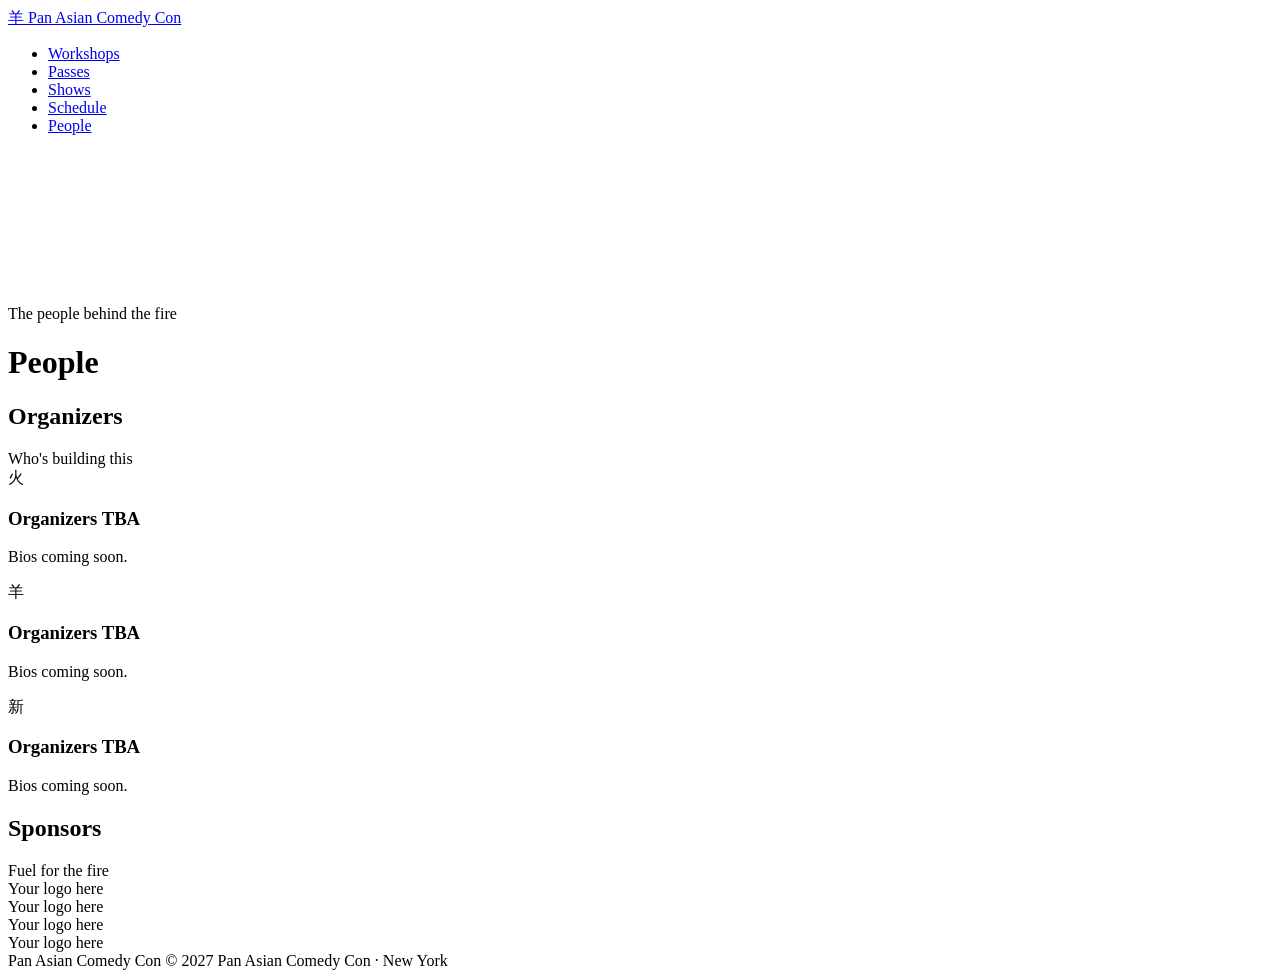
==== people.html @ 06808cff "Add files via upload" ====
<!DOCTYPE html>
<html lang="en">
<head>
<meta charset="UTF-8">
<meta name="viewport" content="width=device-width, initial-scale=1.0">
<title>People — Pan Asian Comedy Con</title>
<link rel="preconnect" href="https://fonts.googleapis.com">
<link rel="preconnect" href="https://fonts.gstatic.com" crossorigin>
<link href="https://fonts.googleapis.com/css2?family=Rajdhani:wght@500;600;700&family=Instrument+Sans:wght@400;500;600&display=swap" rel="stylesheet">
<link rel="stylesheet" href="assets/style.css">
</head>
<body>
<nav class="nav" aria-label="Main">
  <a class="brand" href="index.html">
    <span class="brand-mark" aria-hidden="true">羊</span>
    <span class="brand-name">Pan Asian Comedy Con</span>
  </a>
  <ul class="nav-links">
    <li><a href="index.html#workshops">Workshops</a></li>
    <li><a href="index.html#passes">Passes</a></li>
    <li><a href="index.html#shows">Shows</a></li>
    <li><a href="schedule.html">Schedule</a></li>
    <li><a href="people.html">People</a></li>
  </ul>
</nav>

<header class="page-hero" id="top">
  <canvas id="scales" data-static aria-hidden="true"></canvas>
  <div class="hero-inner">
    <span class="eyebrow">The people behind the fire</span>
    <h1>People</h1>
  </div>
</header>

<section class="section" id="organizers">
  <div class="section-head">
    <h2>Organizers</h2>
    <span class="kicker">Who's building this</span>
  </div>
  <div class="grid" id="organizers-grid">
    <article class="card person">
      <div class="card-img t-work-1"><span class="glyph">火</span></div>
      <div class="card-body">
        <h3>Organizers TBA</h3>
        <p>Bios coming soon.</p>
      </div>
    </article>
    <article class="card person">
      <div class="card-img t-work-2"><span class="glyph">羊</span></div>
      <div class="card-body">
        <h3>Organizers TBA</h3>
        <p>Bios coming soon.</p>
      </div>
    </article>
    <article class="card person">
      <div class="card-img t-work-3"><span class="glyph">新</span></div>
      <div class="card-body">
        <h3>Organizers TBA</h3>
        <p>Bios coming soon.</p>
      </div>
    </article>
  </div>
</section>

<section class="section" id="sponsors">
  <div class="section-head">
    <h2>Sponsors</h2>
    <span class="kicker">Fuel for the fire</span>
  </div>
  <div class="sponsors" id="sponsors-grid">
    <div class="sponsor"><span>Your logo here</span></div>
    <div class="sponsor"><span>Your logo here</span></div>
    <div class="sponsor"><span>Your logo here</span></div>
    <div class="sponsor"><span>Your logo here</span></div>
  </div>
</section>

<footer>
  <span class="mark">Pan Asian Comedy Con</span>
  <span>© 2027 Pan Asian Comedy Con · New York</span>
</footer>

<script src="assets/fire.js"></script>
<script src="assets/sheet.js"></script>
</body>
</html>
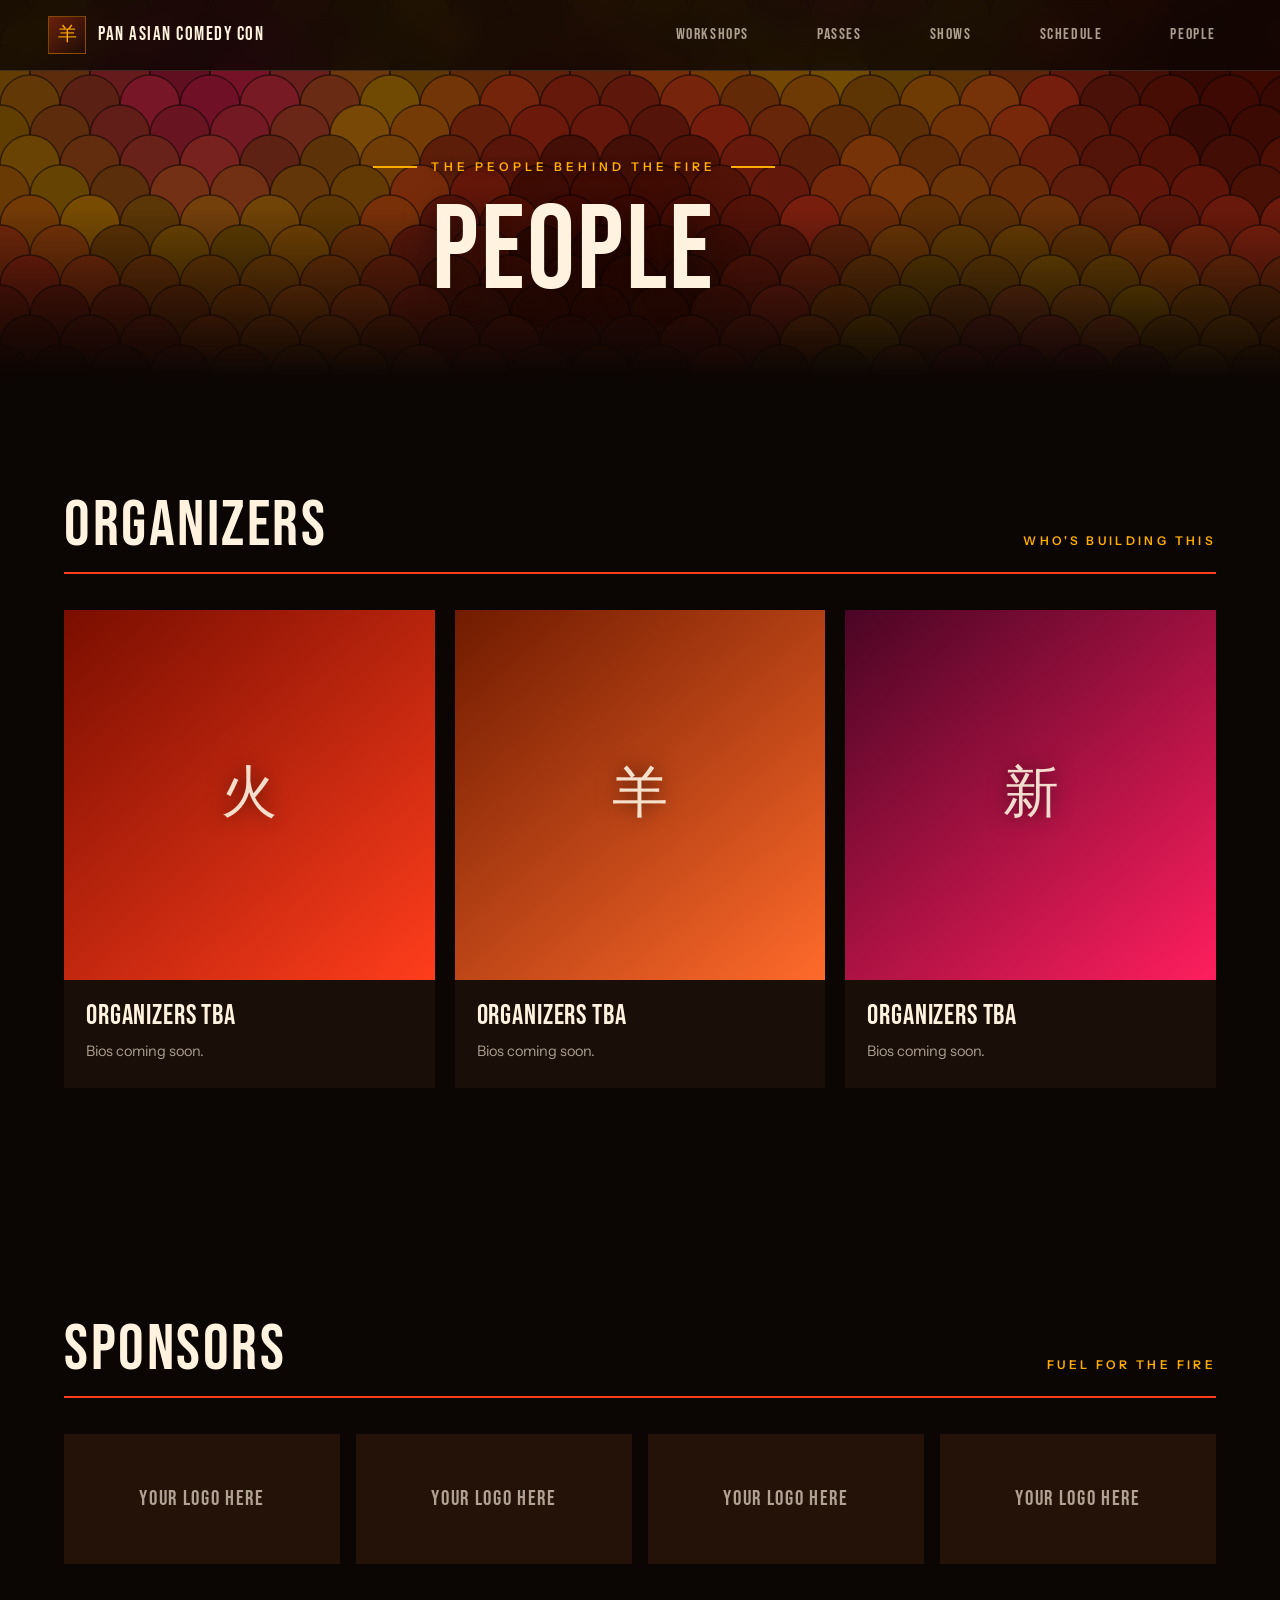
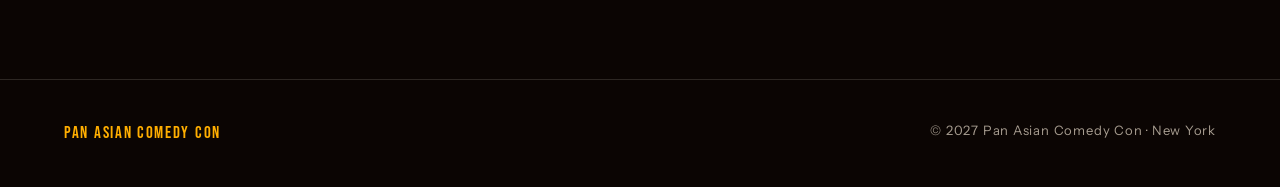
==== commit e2beabec: "Add files via upload" ====
--- a/people.html
+++ b/people.html
@@ -6,7 +6,7 @@
 <title>People — Pan Asian Comedy Con</title>
 <link rel="preconnect" href="https://fonts.googleapis.com">
 <link rel="preconnect" href="https://fonts.gstatic.com" crossorigin>
-<link href="https://fonts.googleapis.com/css2?family=Rajdhani:wght@500;600;700&family=Instrument+Sans:wght@400;500;600&display=swap" rel="stylesheet">
+<link href="https://fonts.googleapis.com/css2?family=Bebas+Neue&family=Instrument+Sans:wght@400;500;600&display=swap" rel="stylesheet">
 <link rel="stylesheet" href="assets/style.css">
 </head>
 <body>
--- a/assets/style.css
+++ b/assets/style.css
@@ -0,0 +1,412 @@
+:root{
+  --ink:#0B0503;
+  --char:#1A0E08;
+  --char-2:#241209;
+  --paper:#FFF3E0;
+  --paper-dim:rgba(255,243,224,.64);
+  --ember:#FF3D1C;
+  --molten:#FFAE00;
+  --magma:#FF1E5E;
+  --deep:#7A0E00;
+  --line:rgba(255,174,0,.35);
+  --line-soft:rgba(255,243,224,.14);
+  --display:"Bebas Neue",sans-serif;
+  --body:"Instrument Sans",system-ui,sans-serif;
+}
+*{margin:0;padding:0;box-sizing:border-box}
+html{scroll-behavior:smooth;scroll-padding-top:80px}
+body{
+  background:var(--ink);
+  color:var(--paper);
+  font-family:var(--body);
+  font-size:16px;line-height:1.6;
+  -webkit-font-smoothing:antialiased;
+}
+a{color:inherit}
+:focus-visible{outline:2px solid var(--molten);outline-offset:3px}
+
+/* ---------- Nav ---------- */
+.nav{
+  position:fixed;inset:0 0 auto 0;z-index:50;
+  display:flex;align-items:center;justify-content:space-between;
+  padding:14px clamp(20px,4vw,48px);
+  background:rgba(11,5,3,.8);
+  backdrop-filter:blur(12px);
+  -webkit-backdrop-filter:blur(12px);
+  border-bottom:1px solid var(--line-soft);
+}
+.brand{display:flex;align-items:center;gap:12px;text-decoration:none}
+.brand-mark{
+  width:38px;height:38px;flex:none;
+  border:1px solid var(--line);
+  display:grid;place-items:center;
+  font-family:var(--display);font-size:19px;color:var(--molten);
+  background:linear-gradient(135deg,rgba(255,61,28,.35),transparent);
+}
+.brand-name{
+  font-family:var(--display);
+  font-size:19px;letter-spacing:.08em;white-space:nowrap;
+}
+.nav-links{display:flex;gap:clamp(16px,3vw,36px);list-style:none}
+.nav-links a{
+  position:relative;display:inline-block;padding:8px 16px;
+  text-decoration:none;font-family:var(--display);
+  font-size:16px;letter-spacing:.1em;color:var(--paper-dim);
+  transition:color .2s;
+}
+.nav-links a::before{
+  content:"";position:absolute;inset:-6px -10px;z-index:-1;
+  background:radial-gradient(ellipse 70% 90% at center,rgba(255,61,28,.32),rgba(255,174,0,.10) 55%,transparent 75%);
+  opacity:0;transition:opacity .35s;
+}
+.nav-links a:hover{color:var(--paper)}
+.nav-links a:hover::before{opacity:1}
+
+/* ---------- Hero ---------- */
+.hero{
+  position:relative;min-height:94vh;overflow:hidden;
+  display:flex;flex-direction:column;justify-content:center;align-items:center;
+  text-align:center;padding:110px 24px 80px;
+}
+#scales{position:absolute;inset:0;width:100%;height:100%;display:block}
+.hero::after{
+  content:"";position:absolute;inset:auto 0 0 0;height:30%;pointer-events:none;
+  background:linear-gradient(to bottom,transparent,var(--ink));
+}
+.hero-inner{position:relative;z-index:2;max-width:1100px;pointer-events:none}
+.hero-inner a{pointer-events:auto}
+.eyebrow{
+  display:inline-flex;align-items:center;gap:14px;
+  font-size:12px;letter-spacing:.34em;text-transform:uppercase;
+  color:var(--molten);font-weight:600;margin-bottom:18px;
+  text-shadow:0 1px 8px rgba(11,5,3,.8);
+}
+.eyebrow::before,.eyebrow::after{content:"";width:44px;height:2px;background:var(--molten)}
+.hero h1{
+  font-family:var(--display);font-weight:400;
+  font-size:clamp(70px,14vw,190px);
+  line-height:.92;letter-spacing:.02em;
+  text-shadow:0 4px 30px rgba(11,5,3,.65);
+}
+.hero h1 .hot{
+  background:linear-gradient(95deg,var(--ember),var(--molten) 55%,var(--magma));
+  -webkit-background-clip:text;background-clip:text;color:transparent;
+  filter:drop-shadow(0 4px 24px rgba(255,61,28,.45));
+}
+.hero p{
+  margin:22px auto 0;max-width:520px;
+  color:var(--paper);font-size:17px;font-weight:500;
+  text-shadow:0 1px 10px rgba(11,5,3,.9);
+}
+@property --flow{syntax:'<angle>';initial-value:0deg;inherits:false}
+.hero-cta{
+  position:relative;display:inline-block;margin-top:36px;padding:15px 46px;
+  background:#150A05;color:var(--paper);
+  text-decoration:none;font-family:var(--display);
+  font-size:20px;letter-spacing:.12em;
+  transition:transform .2s,color .2s;
+}
+/* the flowing fire ring */
+.hero-cta::before,.hero-cta::after{
+  content:"";position:absolute;inset:-3px;z-index:-1;
+  background:linear-gradient(120deg,var(--ember),var(--molten),var(--magma)); /* old-browser fallback */
+  background:conic-gradient(from var(--flow),
+    var(--ember),var(--molten),var(--magma),var(--ember));
+  animation:flow 3.5s linear infinite;
+}
+.hero-cta::after{filter:blur(14px);opacity:.75} /* fire haze around it */
+@keyframes flow{to{--flow:360deg}}
+.hero-cta:hover{transform:translateY(-2px);color:#FFDCA8}
+.hero-cta:hover::before,.hero-cta:hover::after{animation-duration:1.4s}
+
+/* ---------- Shared section chrome ---------- */
+.section{padding:clamp(64px,9vw,120px) clamp(20px,5vw,64px);max-width:1280px;margin:0 auto}
+.section-head{
+  display:flex;align-items:baseline;justify-content:space-between;
+  gap:24px;margin-bottom:36px;flex-wrap:wrap;
+  border-bottom:2px solid var(--ember);padding-bottom:14px;
+}
+.section-head h2{
+  font-family:var(--display);font-weight:400;
+  font-size:clamp(40px,5.5vw,64px);letter-spacing:.04em;line-height:1;
+}
+.section-head .kicker{
+  font-size:12px;letter-spacing:.28em;text-transform:uppercase;
+  color:var(--molten);font-weight:600;
+}
+
+/* ---------- Badges ---------- */
+.badges{display:flex;gap:6px;flex-wrap:wrap}
+.badge{
+  font-size:10.5px;font-weight:600;letter-spacing:.14em;text-transform:uppercase;
+  padding:5px 10px;
+  border:1px solid var(--molten);color:var(--molten);
+  background:rgba(11,5,3,.55);
+}
+.badge.fill{background:var(--ember);border-color:var(--ember);color:var(--paper)}
+
+/* ---------- Featured carousel ---------- */
+.carousel-wrap{position:relative}
+.carousel{
+  display:flex;gap:20px;overflow-x:auto;
+  scroll-snap-type:x mandatory;scrollbar-width:none;
+  padding-bottom:8px;
+}
+.carousel::-webkit-scrollbar{display:none}
+.slide{
+  flex:0 0 100%;scroll-snap-align:start;
+  display:grid;grid-template-columns:1.1fr 1fr;min-height:380px;
+  background:var(--char);
+  overflow:hidden;
+}
+.slide-art{position:relative;min-height:220px;overflow:hidden}
+.slide-art img{
+  position:absolute;inset:0;z-index:0;width:100%;height:100%;object-fit:cover;
+  filter:grayscale(1) contrast(1.12) brightness(.95);
+}
+.slide-art::before{
+  content:"";position:absolute;inset:0;z-index:1;
+  background:inherit;mix-blend-mode:color;
+}
+.slide-art::after{
+  content:attr(data-glyph);position:absolute;inset:0;z-index:2;
+  display:grid;place-items:center;
+  font-family:var(--display);font-size:clamp(80px,12vw,150px);
+  color:rgba(255,243,224,.92);
+}
+.art-a{background:linear-gradient(135deg,var(--deep),var(--ember) 55%,var(--molten))}
+.art-b{background:linear-gradient(135deg,#4A0524,var(--magma) 55%,var(--ember))}
+.art-c{background:linear-gradient(135deg,#5C3200,var(--molten) 60%,var(--ember))}
+.slide-body{padding:clamp(28px,4vw,52px);display:flex;flex-direction:column;gap:16px;justify-content:center}
+.slide-body h3{font-family:var(--display);font-weight:400;font-size:clamp(34px,4vw,50px);line-height:1;letter-spacing:.03em}
+.slide-body p{color:var(--paper-dim);max-width:44ch}
+.carousel-controls{
+  display:flex;align-items:center;gap:18px;margin-top:20px;justify-content:flex-end;
+}
+.carousel-counter{font-family:var(--display);font-size:16px;letter-spacing:.2em;color:var(--paper-dim)}
+.c-btn{
+  width:46px;height:46px;cursor:pointer;
+  background:none;border:1px solid var(--line);color:var(--paper);
+  font-size:18px;transition:background .2s,border-color .2s,color .2s;
+}
+.c-btn:hover{background:var(--ember);border-color:var(--ember)}
+
+/* ---------- Card grids ---------- */
+.grid{display:grid;grid-template-columns:repeat(auto-fit,minmax(280px,1fr));gap:20px}
+.card{
+  background:var(--char);
+  overflow:hidden;display:flex;flex-direction:column;
+  transition:transform .22s;
+}
+.card:hover{transform:translateY(-5px)}
+.card:hover .card-body h3{text-shadow:0 0 18px rgba(255,120,40,.75)}
+.card-body h3{transition:text-shadow .25s}
+.card-img{
+  aspect-ratio:16/10;position:relative;overflow:hidden;
+  display:grid;place-items:center;
+  font-family:var(--display);font-size:56px;color:rgba(255,243,224,.9);
+}
+/* Optional photo: drop an <img> inside .card-img and the fire gradient
+   recolors it (grayscale luminance + gradient hue = duotone). No image,
+   the pure gradient shows as before. */
+.card-img img{
+  position:absolute;inset:0;z-index:0;width:100%;height:100%;object-fit:cover;
+  filter:grayscale(1) contrast(1.12) brightness(.95);
+}
+.card-img::before{
+  content:"";position:absolute;inset:0;z-index:1;
+  background:inherit;mix-blend-mode:color;
+}
+.card-img .glyph{position:relative;z-index:2;text-shadow:0 0 20px rgba(11,5,3,.6)}
+.card-img .badges{position:absolute;top:12px;left:12px;z-index:3}
+.card-body{padding:22px 22px 24px;display:flex;flex-direction:column;gap:10px;flex:1}
+.card-body h3{font-family:var(--display);font-weight:400;font-size:28px;line-height:1;letter-spacing:.03em}
+.card-body p{color:var(--paper-dim);font-size:14.5px;flex:1}
+.card-link{
+  display:inline-flex;align-items:center;gap:8px;margin-top:6px;
+  text-decoration:none;font-family:var(--display);
+  font-size:17px;letter-spacing:.1em;color:var(--molten);
+}
+.card-link .arr{transition:transform .2s;display:inline-block}
+.card:hover .arr{transform:translateX(6px)}
+.card:hover .card-link{color:var(--ember)}
+
+/* tint families */
+.t-work-1{background:linear-gradient(140deg,var(--deep),var(--ember))}
+.t-work-2{background:linear-gradient(140deg,#701B00,#FF6A2B)}
+.t-work-3{background:linear-gradient(140deg,#4A0524,var(--magma))}
+.t-pass-1{background:linear-gradient(140deg,#5C3200,var(--molten))}
+.t-pass-2{background:linear-gradient(140deg,#6B4000,#FFC02E)}
+.t-pass-3{background:linear-gradient(140deg,#6E1204,#FF5A30)}
+.t-show-1{background:linear-gradient(140deg,#4A0524,var(--magma))}
+.t-show-2{background:linear-gradient(140deg,var(--deep),var(--ember))}
+.t-show-3{background:linear-gradient(140deg,#5C3200,var(--molten))}
+
+/* ---------- Tickets (Passes) ---------- */
+.tickets{display:grid;gap:22px;max-width:880px}
+.ticket{
+  position:relative;display:grid;grid-template-columns:1fr 148px;
+  min-height:158px;
+  box-shadow:inset 0 1px 0 rgba(255,255,255,.35); /* metal edge bevel only */
+  transition:transform .22s;
+}
+.ticket:hover{transform:translateY(-4px) rotate(-.4deg)}
+/* metallic + fire faces, each with a diagonal sheen streak layered on top */
+.tk-silver{
+  background:
+    linear-gradient(115deg,transparent 42%,rgba(255,255,255,.5) 50%,transparent 58%),
+    linear-gradient(105deg,#84848D,#E9E9EF 24%,#B4B5BF 48%,#F5F5F9 72%,#8F8F99);
+  color:#17120C;
+}
+.tk-gold{
+  background:
+    linear-gradient(115deg,transparent 42%,rgba(255,255,255,.5) 50%,transparent 58%),
+    linear-gradient(105deg,#7E5A0C,#F4CE5C 24%,#C2902A 48%,#FFE9A0 72%,#94690F);
+  color:#1A1206;
+}
+.tk-fire{
+  background:
+    linear-gradient(115deg,transparent 40%,rgba(255,255,255,.28) 50%,transparent 60%),
+    linear-gradient(105deg,var(--deep),var(--ember) 34%,var(--molten) 66%,var(--magma));
+  color:var(--paper);
+}
+.tk-silver{text-shadow:0 0 14px rgba(255,255,255,.7)}
+.tk-gold{text-shadow:0 0 14px rgba(255,214,110,.75)}
+.tk-fire{text-shadow:0 0 16px rgba(255,120,40,.85)}
+.ticket h3{transition:text-shadow .25s}
+.tk-silver:hover h3{text-shadow:0 0 26px rgba(255,255,255,.95)}
+.tk-gold:hover h3{text-shadow:0 0 26px rgba(255,214,110,1)}
+.tk-fire:hover h3{text-shadow:0 0 28px rgba(255,140,50,1)}
+.tk-body{padding:22px 26px;display:flex;flex-direction:column;gap:8px}
+.tk-top{display:flex;justify-content:space-between;align-items:baseline;gap:12px}
+.tk-tier{
+  font-family:var(--display);font-size:15px;letter-spacing:.3em;
+  text-transform:uppercase;opacity:.85;
+}
+.tk-serial{font-size:11px;letter-spacing:.18em;opacity:.6}
+.tk-body h3{font-family:var(--display);font-weight:400;font-size:34px;line-height:1;letter-spacing:.03em}
+.tk-body p{font-size:14px;opacity:.82;max-width:52ch;flex:1}
+.tk-link{
+  display:inline-flex;align-items:center;gap:8px;
+  text-decoration:none;font-family:var(--display);
+  font-size:17px;letter-spacing:.1em;
+}
+.tk-link .arr{transition:transform .2s;display:inline-block}
+.ticket:hover .arr{transform:translateX(6px)}
+.tk-flag{
+  position:absolute;top:0;right:148px;transform:translateY(-50%);
+  font-size:10px;font-weight:600;letter-spacing:.16em;text-transform:uppercase;
+  background:var(--ember);color:var(--paper);padding:5px 12px;
+  text-shadow:none;box-shadow:0 3px 10px rgba(0,0,0,.4);
+}
+/* stub: perforation + punched notches */
+.tk-stub{
+  position:relative;border-left:2px dashed rgba(11,5,3,.5);
+  display:flex;flex-direction:column;align-items:center;justify-content:center;gap:12px;
+  padding:16px 10px;
+}
+.tk-fire .tk-stub{border-left-color:rgba(255,243,224,.55)}
+.tk-stub::before,.tk-stub::after{
+  content:"";position:absolute;left:-14px;width:26px;height:26px;
+  border-radius:50%;background:var(--ink);
+}
+.tk-stub::before{top:-14px}
+.tk-stub::after{bottom:-14px}
+.tk-admit{
+  writing-mode:vertical-rl;
+  font-family:var(--display);font-size:16px;letter-spacing:.34em;
+  text-transform:uppercase;opacity:.8;
+}
+.tk-barcode{
+  width:20px;height:64px;opacity:.75;
+  background:repeating-linear-gradient(180deg,
+    currentColor 0 2px, transparent 2px 4px,
+    currentColor 4px 7px, transparent 7px 9px,
+    currentColor 9px 10px, transparent 10px 13px);
+}
+@media (max-width:560px){
+  .ticket{grid-template-columns:1fr 96px;min-height:140px}
+  .tk-flag{right:96px}
+  .tk-body{padding:16px 18px}
+  .tk-body h3{font-size:27px}
+}
+
+/* ---------- Footer ---------- */
+footer{
+  border-top:1px solid var(--line-soft);
+  padding:40px clamp(20px,5vw,64px);
+  display:flex;justify-content:space-between;gap:16px;flex-wrap:wrap;
+  color:var(--paper-dim);font-size:13px;letter-spacing:.06em;
+}
+footer .mark{font-family:var(--display);font-size:17px;color:var(--molten);letter-spacing:.1em}
+
+/* ---------- Responsive ---------- */
+@media (max-width:820px){
+  .slide{grid-template-columns:1fr}
+}
+@media (max-width:480px){
+  .brand-name{display:none}
+}
+@media (prefers-reduced-motion:reduce){
+  html{scroll-behavior:auto}
+  .card,.card:hover,.hero-cta:hover{transform:none}
+  .hero-cta::before,.hero-cta::after{animation:none}
+}
+
+/* ---------- Sub-page hero ---------- */
+.page-hero{
+  position:relative;overflow:hidden;
+  padding:150px 24px 70px;text-align:center;
+}
+.page-hero canvas{position:absolute;inset:0;width:100%;height:100%;display:block}
+.page-hero::after{
+  content:"";position:absolute;inset:auto 0 0 0;height:45%;pointer-events:none;
+  background:linear-gradient(to bottom,transparent,var(--ink));
+}
+.page-hero .hero-inner{position:relative;z-index:2}
+.page-hero h1{
+  font-family:var(--display);font-weight:400;
+  font-size:clamp(56px,10vw,120px);line-height:.95;letter-spacing:.02em;
+  text-shadow:0 4px 30px rgba(11,5,3,.65);
+}
+
+/* ---------- Schedule timetable ---------- */
+.sched-day{margin-bottom:52px}
+.sched-day-title{
+  font-family:var(--display);font-weight:400;
+  font-size:clamp(30px,4vw,44px);letter-spacing:.06em;
+  color:var(--molten);margin-bottom:14px;
+}
+.sched-row{
+  display:grid;grid-template-columns:180px 1fr auto;gap:20px;
+  padding:18px 0;border-bottom:1px solid var(--line-soft);align-items:start;
+}
+.sched-time{font-family:var(--display);font-size:20px;letter-spacing:.08em;padding-top:3px}
+.sched-name{font-family:var(--display);font-size:25px;letter-spacing:.04em;line-height:1}
+.sched-info p{color:var(--paper-dim);font-size:14px;margin-top:5px;max-width:60ch}
+.sched-meta{display:flex;gap:6px;flex-wrap:wrap;justify-content:flex-end;padding-top:4px}
+@media (max-width:640px){
+  .sched-row{grid-template-columns:1fr;gap:6px}
+  .sched-meta{justify-content:flex-start}
+}
+
+/* ---------- People cards ---------- */
+.card.person .card-img{aspect-ratio:1/1}
+
+/* ---------- Sponsors ---------- */
+.sponsors{display:grid;grid-template-columns:repeat(auto-fit,minmax(180px,1fr));gap:16px}
+.sponsor{
+  background:var(--char-2);min-height:130px;
+  display:grid;place-items:center;padding:26px;
+  transition:background .2s;
+}
+.sponsor img{max-height:72px;max-width:82%;object-fit:contain}
+.sponsor span{font-family:var(--display);font-size:21px;color:var(--paper-dim);letter-spacing:.08em}
+.sponsor-link{text-decoration:none}
+.sponsor-link:hover .sponsor{background:#2E190C}
+
+/* ---------- Nav with more links ---------- */
+@media (max-width:700px){
+  .nav-links{gap:12px}
+  .nav-links a{font-size:13px;letter-spacing:.06em;padding:6px 8px}
+}
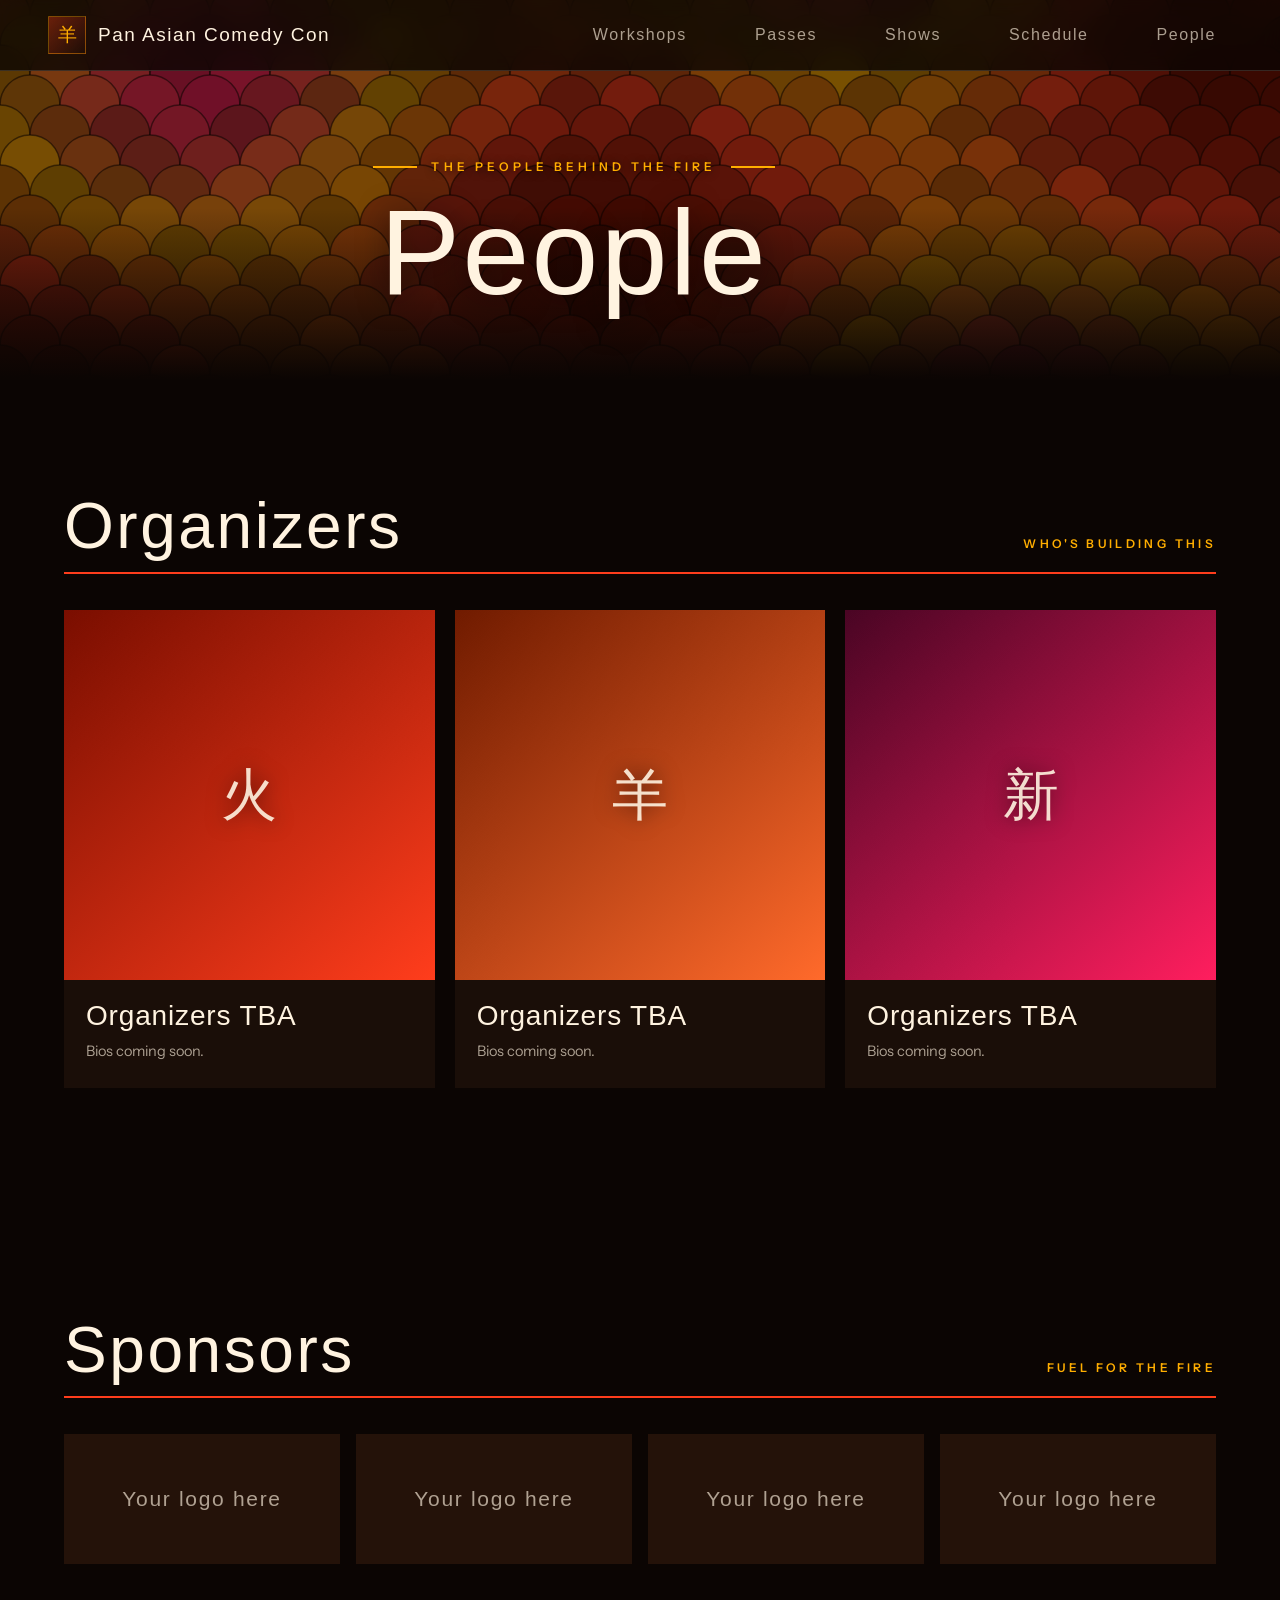
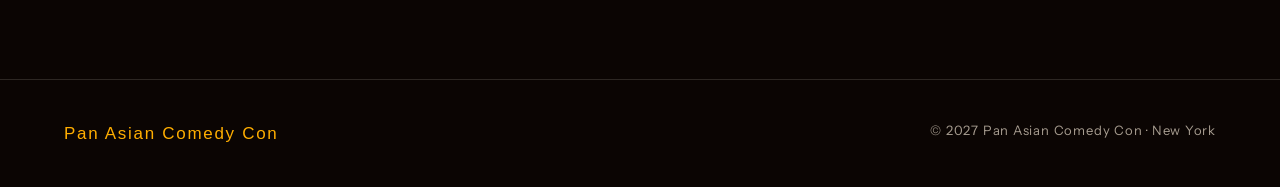
==== commit a2a0b28d: "Update people.html updated font and schedule" ====
--- a/people.html
+++ b/people.html
@@ -6,7 +6,7 @@
 <title>People — Pan Asian Comedy Con</title>
 <link rel="preconnect" href="https://fonts.googleapis.com">
 <link rel="preconnect" href="https://fonts.gstatic.com" crossorigin>
-<link href="https://fonts.googleapis.com/css2?family=Bebas+Neue&family=Instrument+Sans:wght@400;500;600&display=swap" rel="stylesheet">
+<link href="https://fonts.googleapis.com/css2?family=Rajdhani:wght@500;600;700&family=Instrument+Sans:wght@400;500;600&display=swap" rel="stylesheet">
 <link rel="stylesheet" href="assets/style.css">
 </head>
 <body>
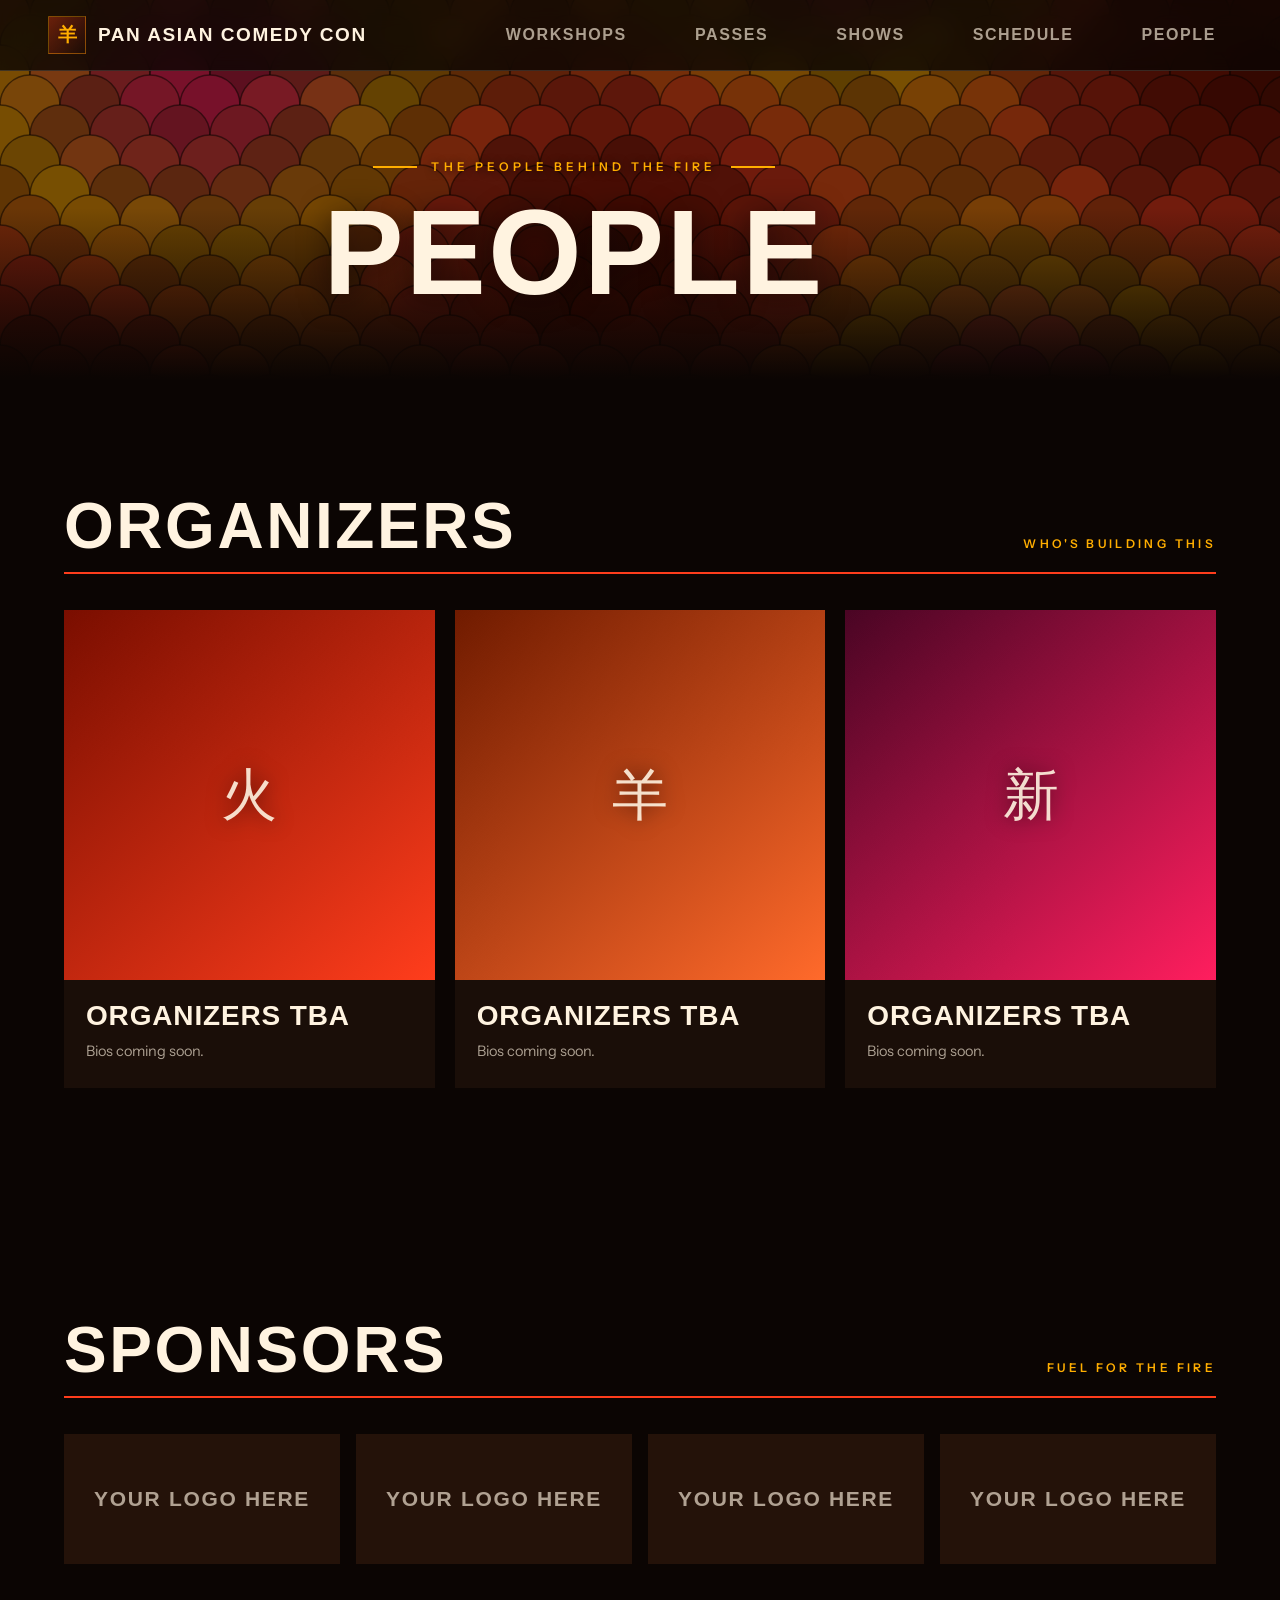
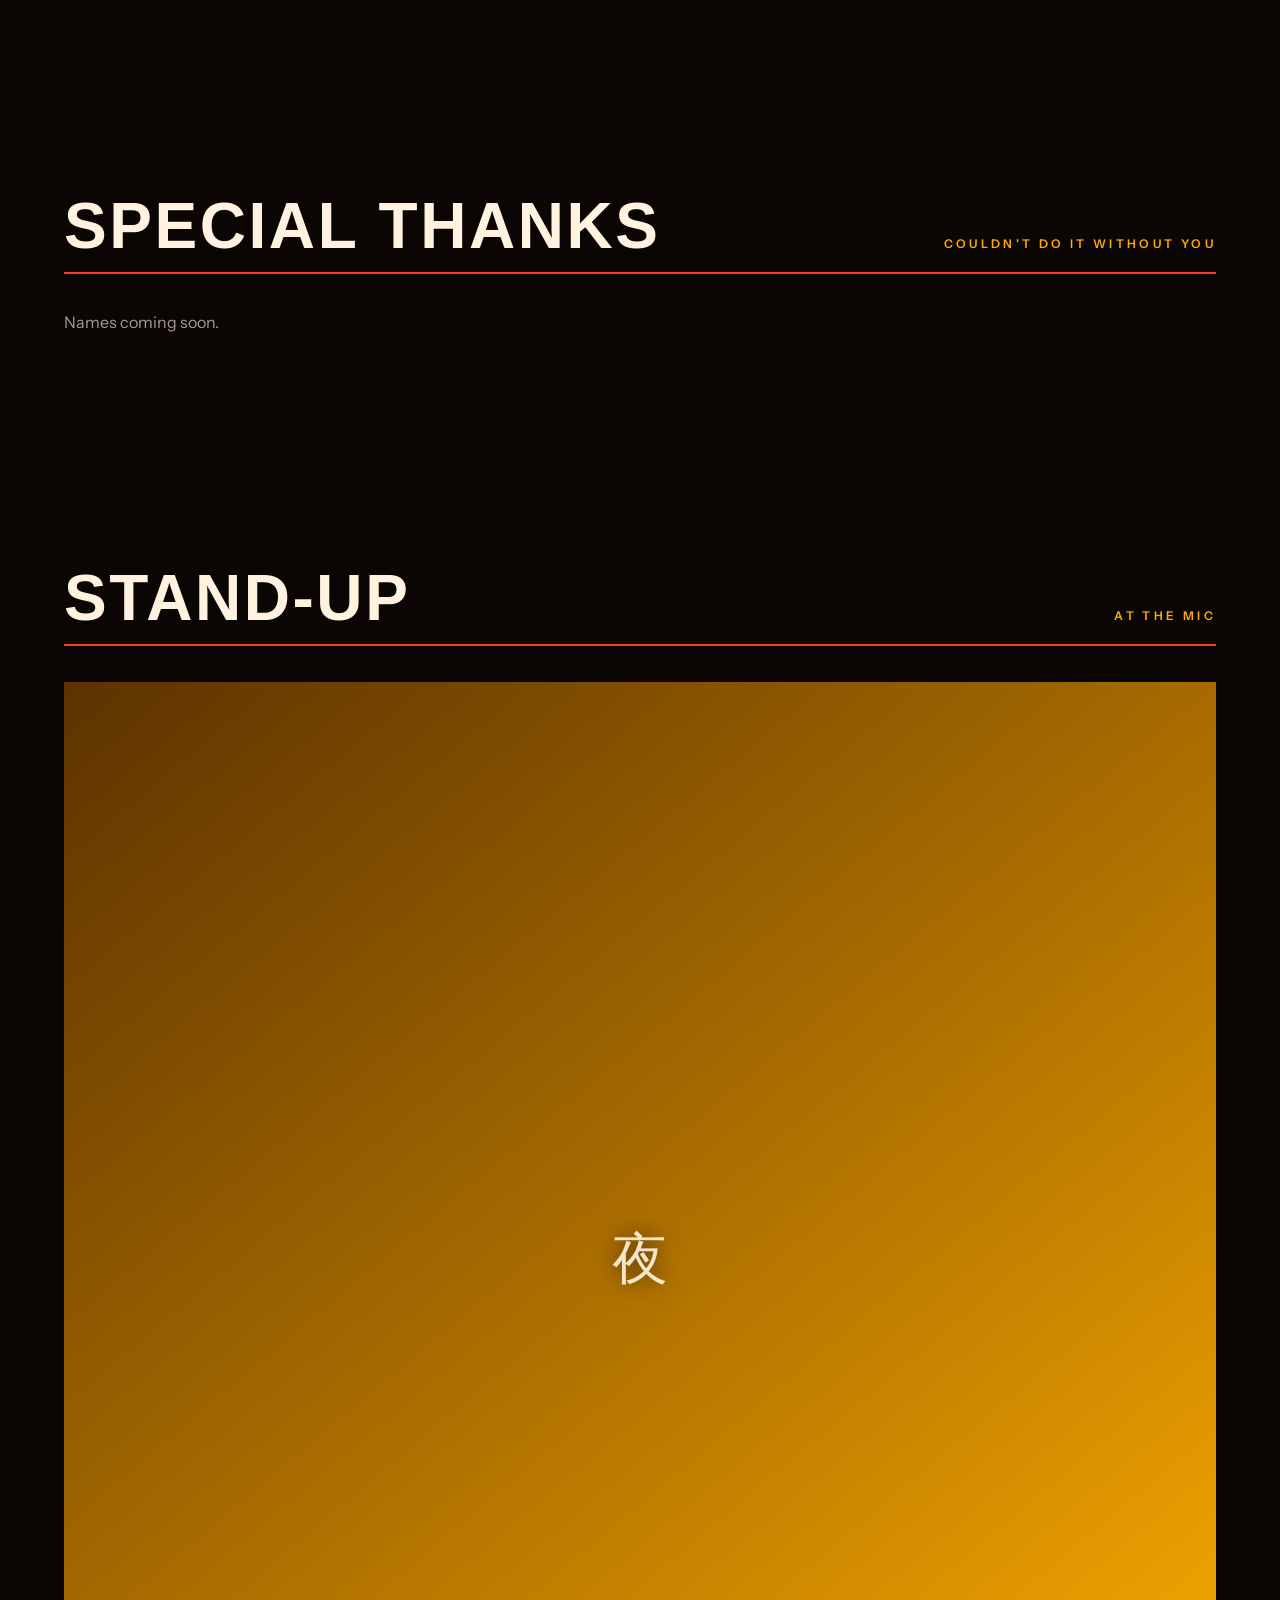
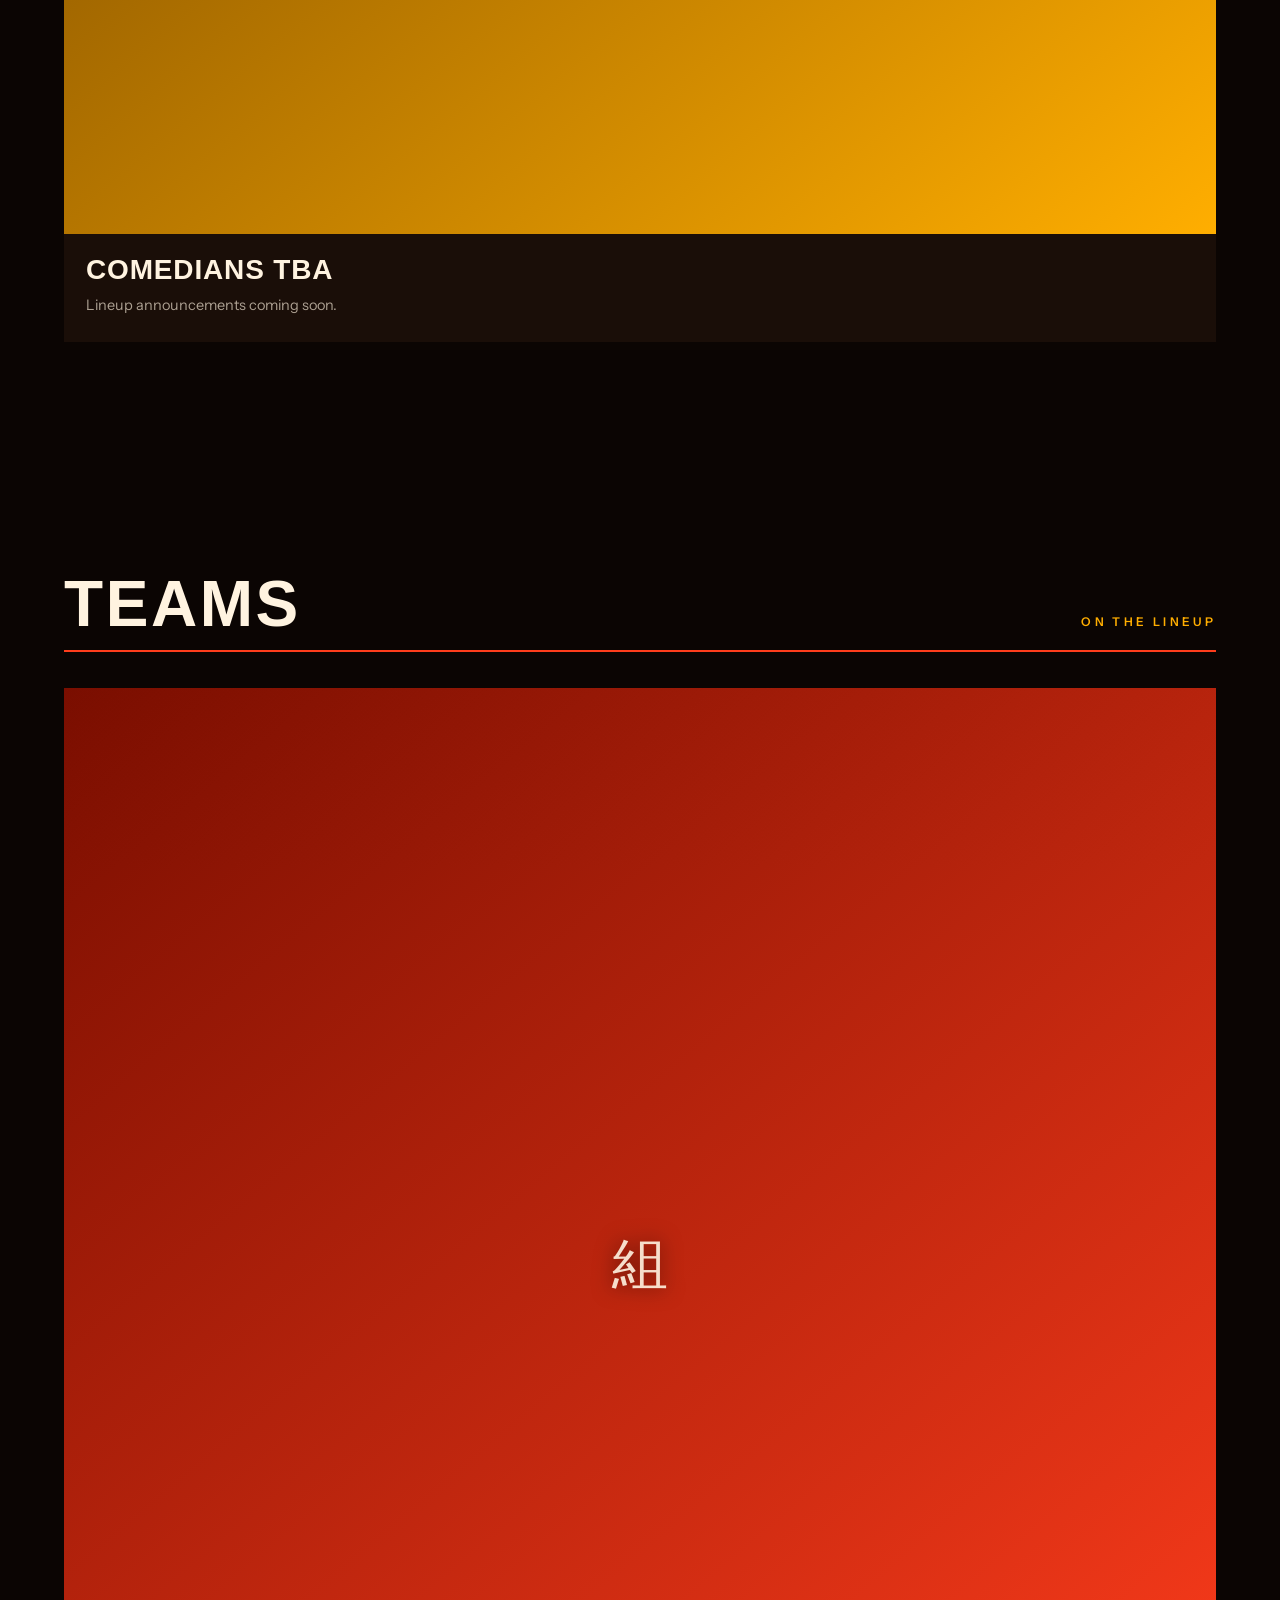
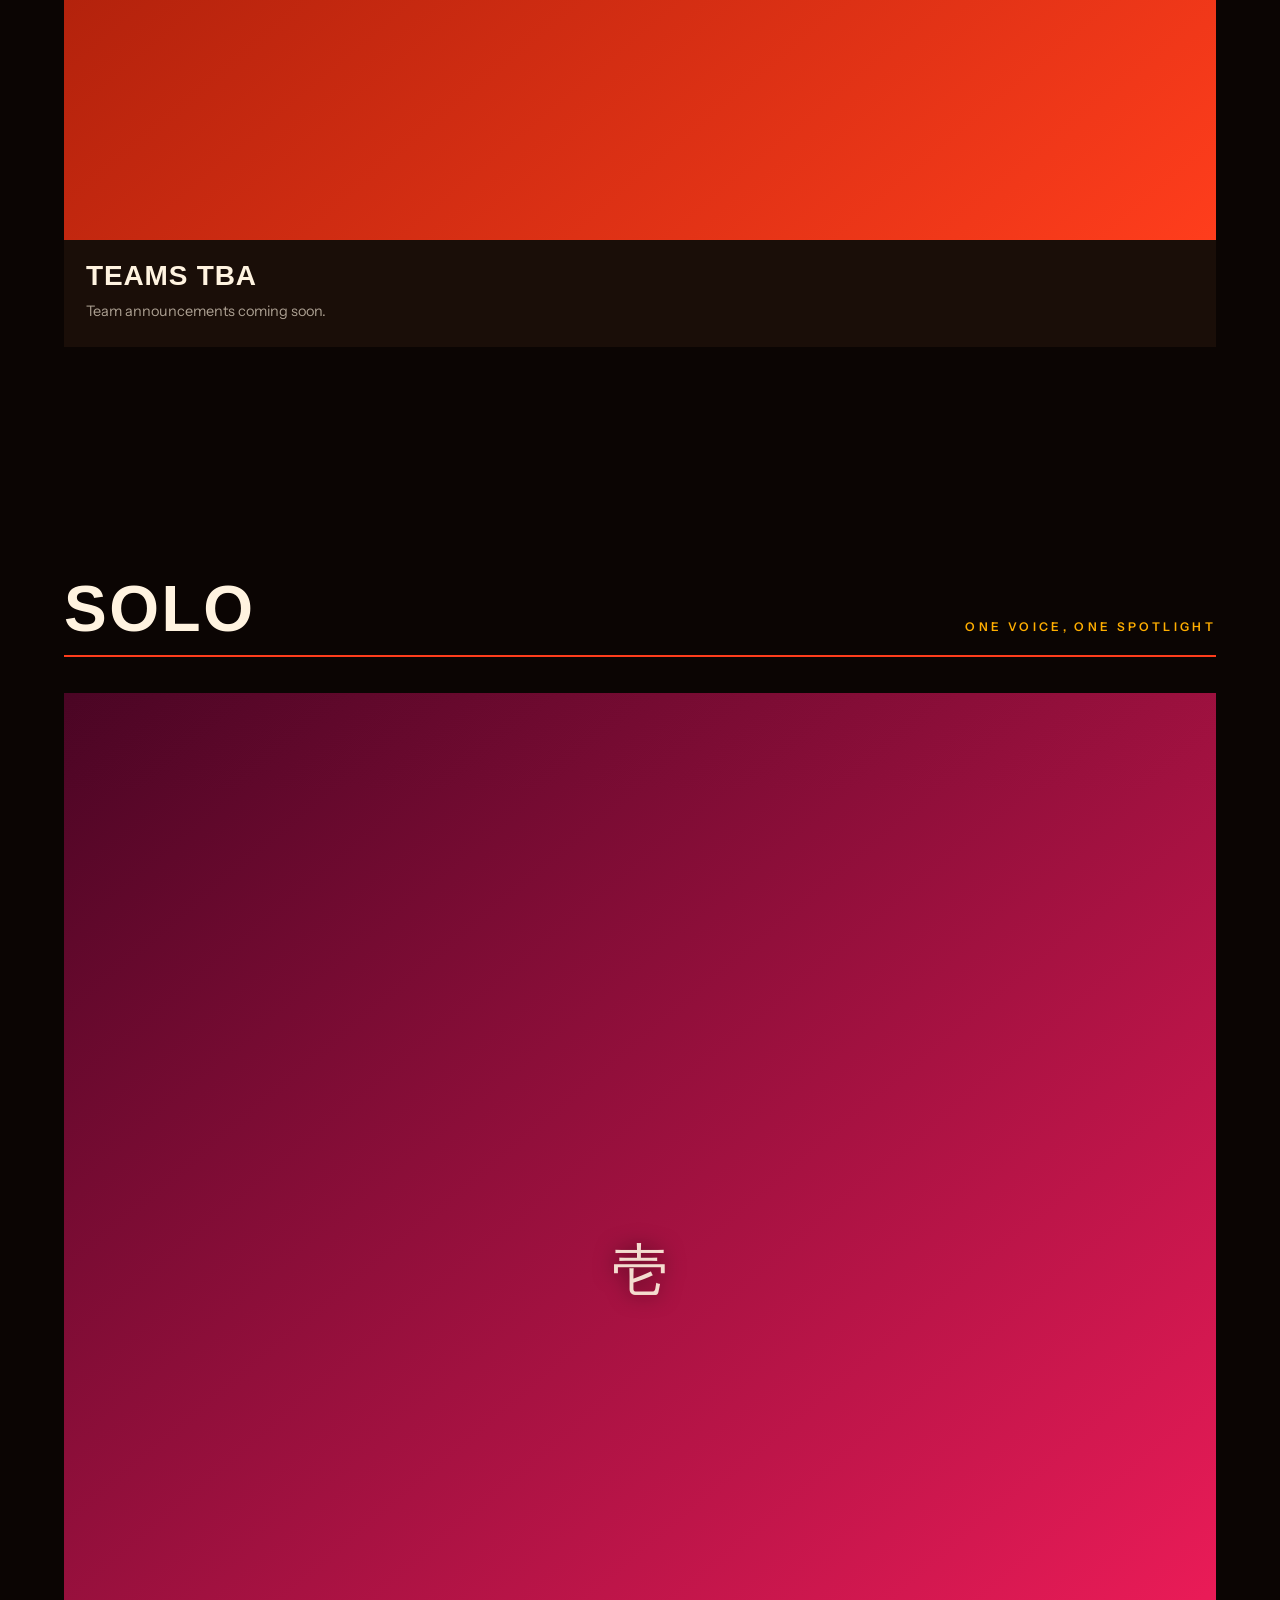
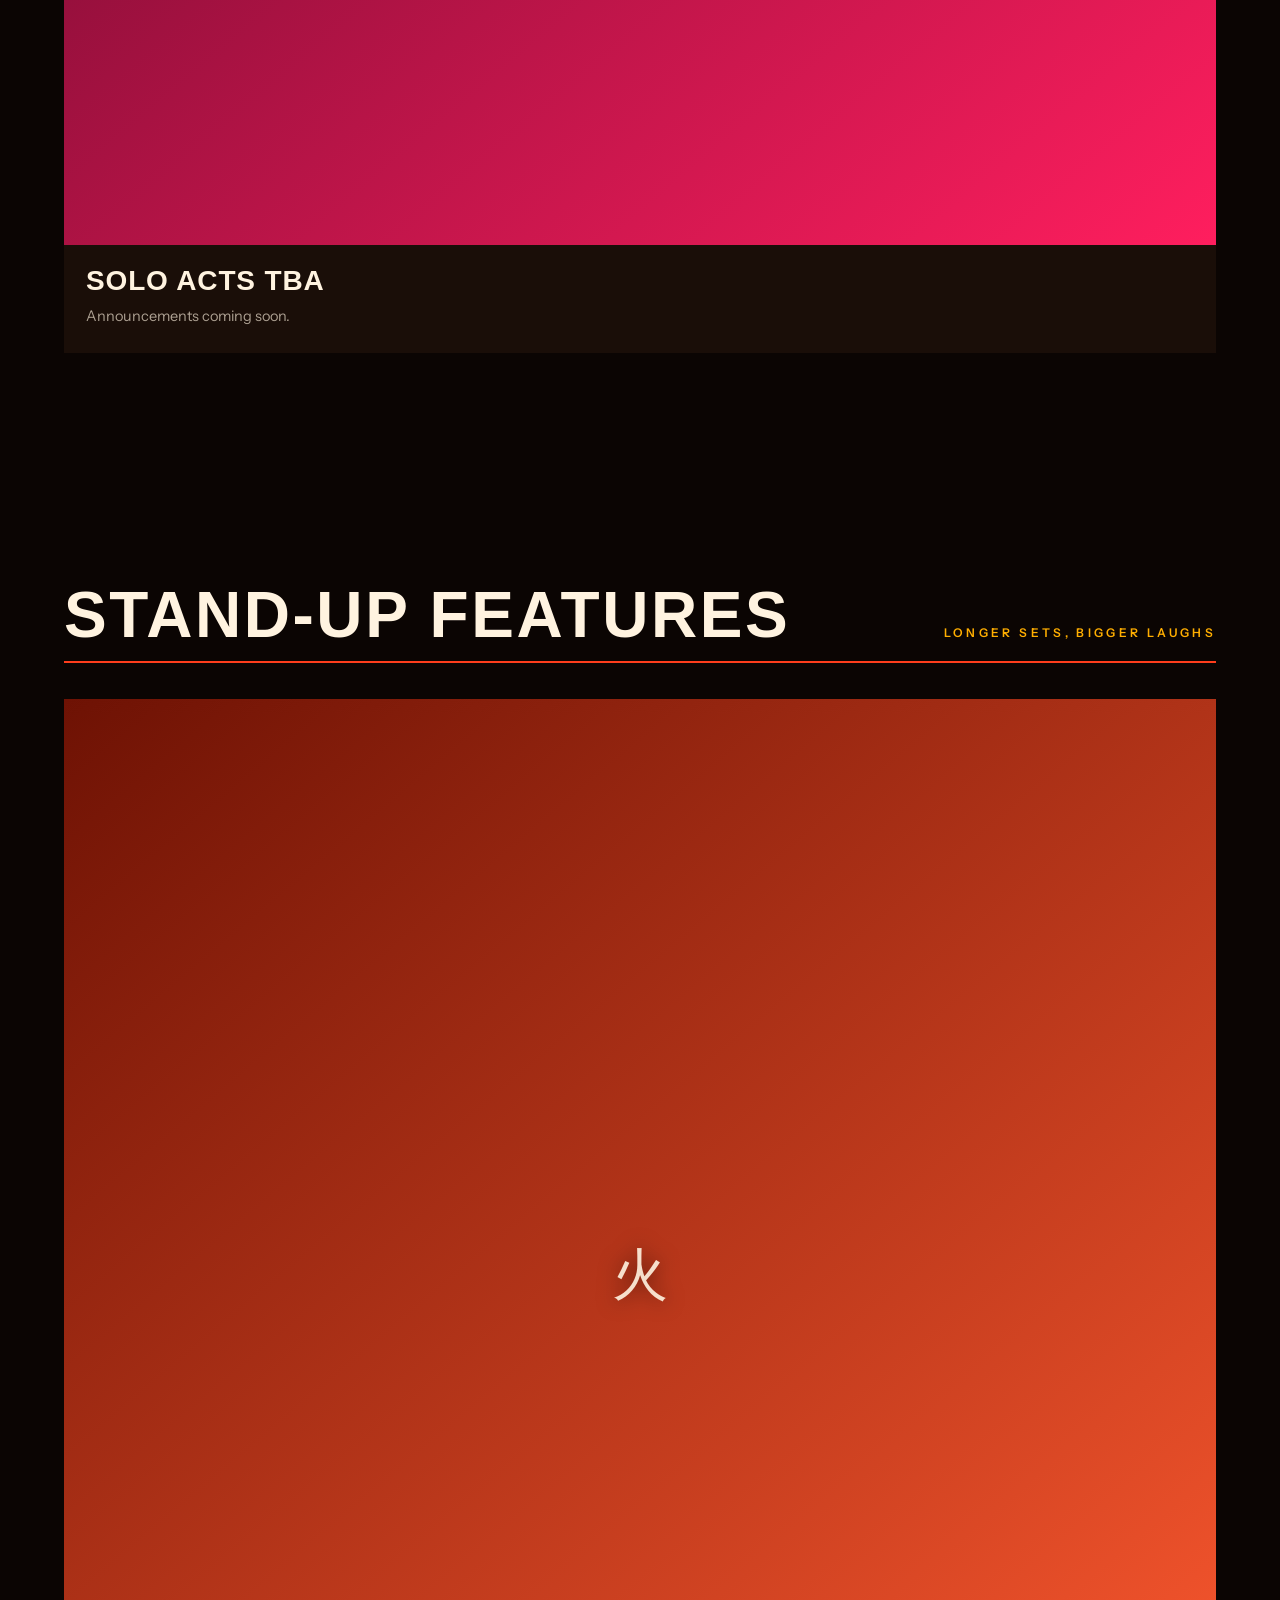
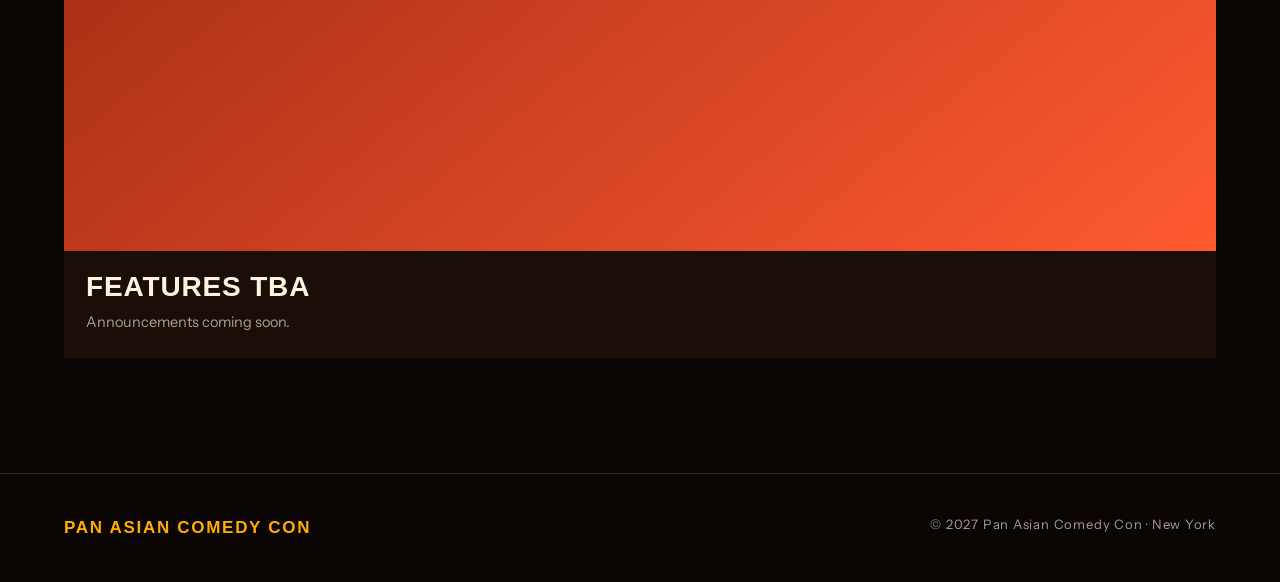
==== commit c8a38b51: "Update people.html" ====
--- a/people.html
+++ b/people.html
@@ -75,6 +75,68 @@
   </div>
 </section>
 
+<section class="section" id="special-thanks">
+  <div class="section-head">
+    <h2>Special Thanks</h2>
+    <span class="kicker">Couldn't do it without you</span>
+  </div>
+  <div class="thanks-list" id="special-thanks-list">
+    <p style="color:var(--paper-dim)">Names coming soon.</p>
+  </div>
+</section>
+
+<section class="section" id="standup">
+  <div class="section-head">
+    <h2>Stand-Up</h2>
+    <span class="kicker">At the mic</span>
+  </div>
+  <div class="grid" id="standup-grid">
+    <article class="card person">
+      <div class="card-img t-pass-1"><span class="glyph">夜</span></div>
+      <div class="card-body"><h3>Comedians TBA</h3><p>Lineup announcements coming soon.</p></div>
+    </article>
+  </div>
+</section>
+
+<section class="section" id="teams">
+  <div class="section-head">
+    <h2>Teams</h2>
+    <span class="kicker">On the lineup</span>
+  </div>
+  <div class="grid" id="teams-grid">
+    <article class="card person">
+      <div class="card-img t-work-1"><span class="glyph">組</span></div>
+      <div class="card-body"><h3>Teams TBA</h3><p>Team announcements coming soon.</p></div>
+    </article>
+  </div>
+</section>
+
+<section class="section" id="solo">
+  <div class="section-head">
+    <h2>Solo</h2>
+    <span class="kicker">One voice, one spotlight</span>
+  </div>
+  <div class="grid" id="solo-grid">
+    <article class="card person">
+      <div class="card-img t-show-1"><span class="glyph">壱</span></div>
+      <div class="card-body"><h3>Solo Acts TBA</h3><p>Announcements coming soon.</p></div>
+    </article>
+  </div>
+</section>
+
+<section class="section" id="standup-features">
+  <div class="section-head">
+    <h2>Stand-Up Features</h2>
+    <span class="kicker">Longer sets, bigger laughs</span>
+  </div>
+  <div class="grid" id="standup-features-grid">
+    <article class="card person">
+      <div class="card-img t-pass-3"><span class="glyph">火</span></div>
+      <div class="card-body"><h3>Features TBA</h3><p>Announcements coming soon.</p></div>
+    </article>
+  </div>
+</section>
+
 <footer>
   <span class="mark">Pan Asian Comedy Con</span>
   <span>© 2027 Pan Asian Comedy Con · New York</span>
--- a/assets/style.css
+++ b/assets/style.css
@@ -10,7 +10,7 @@
   --deep:#7A0E00;
   --line:rgba(255,174,0,.35);
   --line-soft:rgba(255,243,224,.14);
-  --display:"Bebas Neue",sans-serif;
+  --display:"Rajdhani",sans-serif;
   --body:"Instrument Sans",system-ui,sans-serif;
 }
 *{margin:0;padding:0;box-sizing:border-box}
@@ -410,3 +410,65 @@
   .nav-links{gap:12px}
   .nav-links a{font-size:13px;letter-spacing:.06em;padding:6px 8px}
 }
+
+/* ---------- Rajdhani tuning ----------
+   Bebas was all-caps by nature; Rajdhani needs it set explicitly,
+   and reads best at semibold/bold in display roles. */
+.brand-name,.nav-links a,.hero h1,.hero-cta,.section-head h2,
+.slide-body h3,.card-body h3,.card-link,.tk-body h3,.tk-link,.tk-admit,
+.carousel-counter,footer .mark,.page-hero h1,.sched-day-title,.sched-name,
+.sponsor span{text-transform:uppercase}
+.hero h1,.page-hero h1{font-weight:700}
+.section-head h2,.slide-body h3,.card-body h3,.tk-body h3,
+.sched-day-title,.sched-name{font-weight:600}
+.brand-name,.nav-links a,.hero-cta,.card-link,.tk-link,.tk-admit,
+.carousel-counter,footer .mark,.sponsor span,.sched-time,.brand-mark{font-weight:600}
+/* Rajdhani is a touch wider than Bebas — rein in the hero a little */
+.hero h1{font-size:clamp(52px,11.5vw,160px);letter-spacing:.01em}
+
+/* ---------- Schedule: pills under title + Eventbrite button ---------- */
+.sched-pills{display:flex;gap:6px;flex-wrap:wrap;margin:7px 0 2px}
+.pill{
+  font-size:9.5px;font-weight:600;letter-spacing:.13em;text-transform:uppercase;
+  padding:3px 10px;border:1px solid var(--line);color:var(--molten);
+  background:rgba(11,5,3,.4);
+}
+.sched-cta{padding-top:2px}
+.sched-btn{
+  display:inline-block;background:var(--ember);color:var(--paper);
+  font-family:var(--display);font-weight:600;text-transform:uppercase;
+  font-size:15px;letter-spacing:.12em;padding:10px 24px;
+  text-decoration:none;white-space:nowrap;
+  transition:background .2s,color .2s;
+}
+.sched-btn:hover{background:var(--molten);color:var(--ink)}
+@media (max-width:640px){
+  .sched-cta{padding-top:6px}
+}
+
+/* ---------- Tickets: vertical on desktop, horizontal stays for mobile ---------- */
+@media (min-width:720px){
+  .tickets{grid-template-columns:repeat(3,1fr);max-width:1100px;gap:24px;align-items:stretch}
+  .ticket{grid-template-columns:1fr;grid-template-rows:1fr auto;min-height:400px}
+  .ticket:hover{transform:translateY(-6px) rotate(-.6deg)}
+  .tk-body{padding:28px 26px}
+  .tk-body p{max-width:none}
+  /* perforation runs horizontally above the stub; notches punch the sides */
+  .tk-stub{
+    border-left:0;border-top:2px dashed rgba(11,5,3,.5);
+    flex-direction:row;justify-content:center;align-items:center;gap:18px;
+    padding:16px 18px;
+  }
+  .tk-fire .tk-stub{border-top-color:rgba(255,243,224,.55)}
+  .tk-stub::before{top:-14px;left:-14px;bottom:auto}
+  .tk-stub::after{top:-14px;right:-14px;bottom:auto;left:auto}
+  .tk-admit{writing-mode:horizontal-tb}
+  .tk-barcode{
+    width:72px;height:22px;
+    background:repeating-linear-gradient(90deg,
+      currentColor 0 2px, transparent 2px 4px,
+      currentColor 4px 7px, transparent 7px 9px,
+      currentColor 9px 10px, transparent 10px 13px);
+  }
+  .tk-flag{right:auto;left:50%;transform:translate(-50%,-50%)}
+}
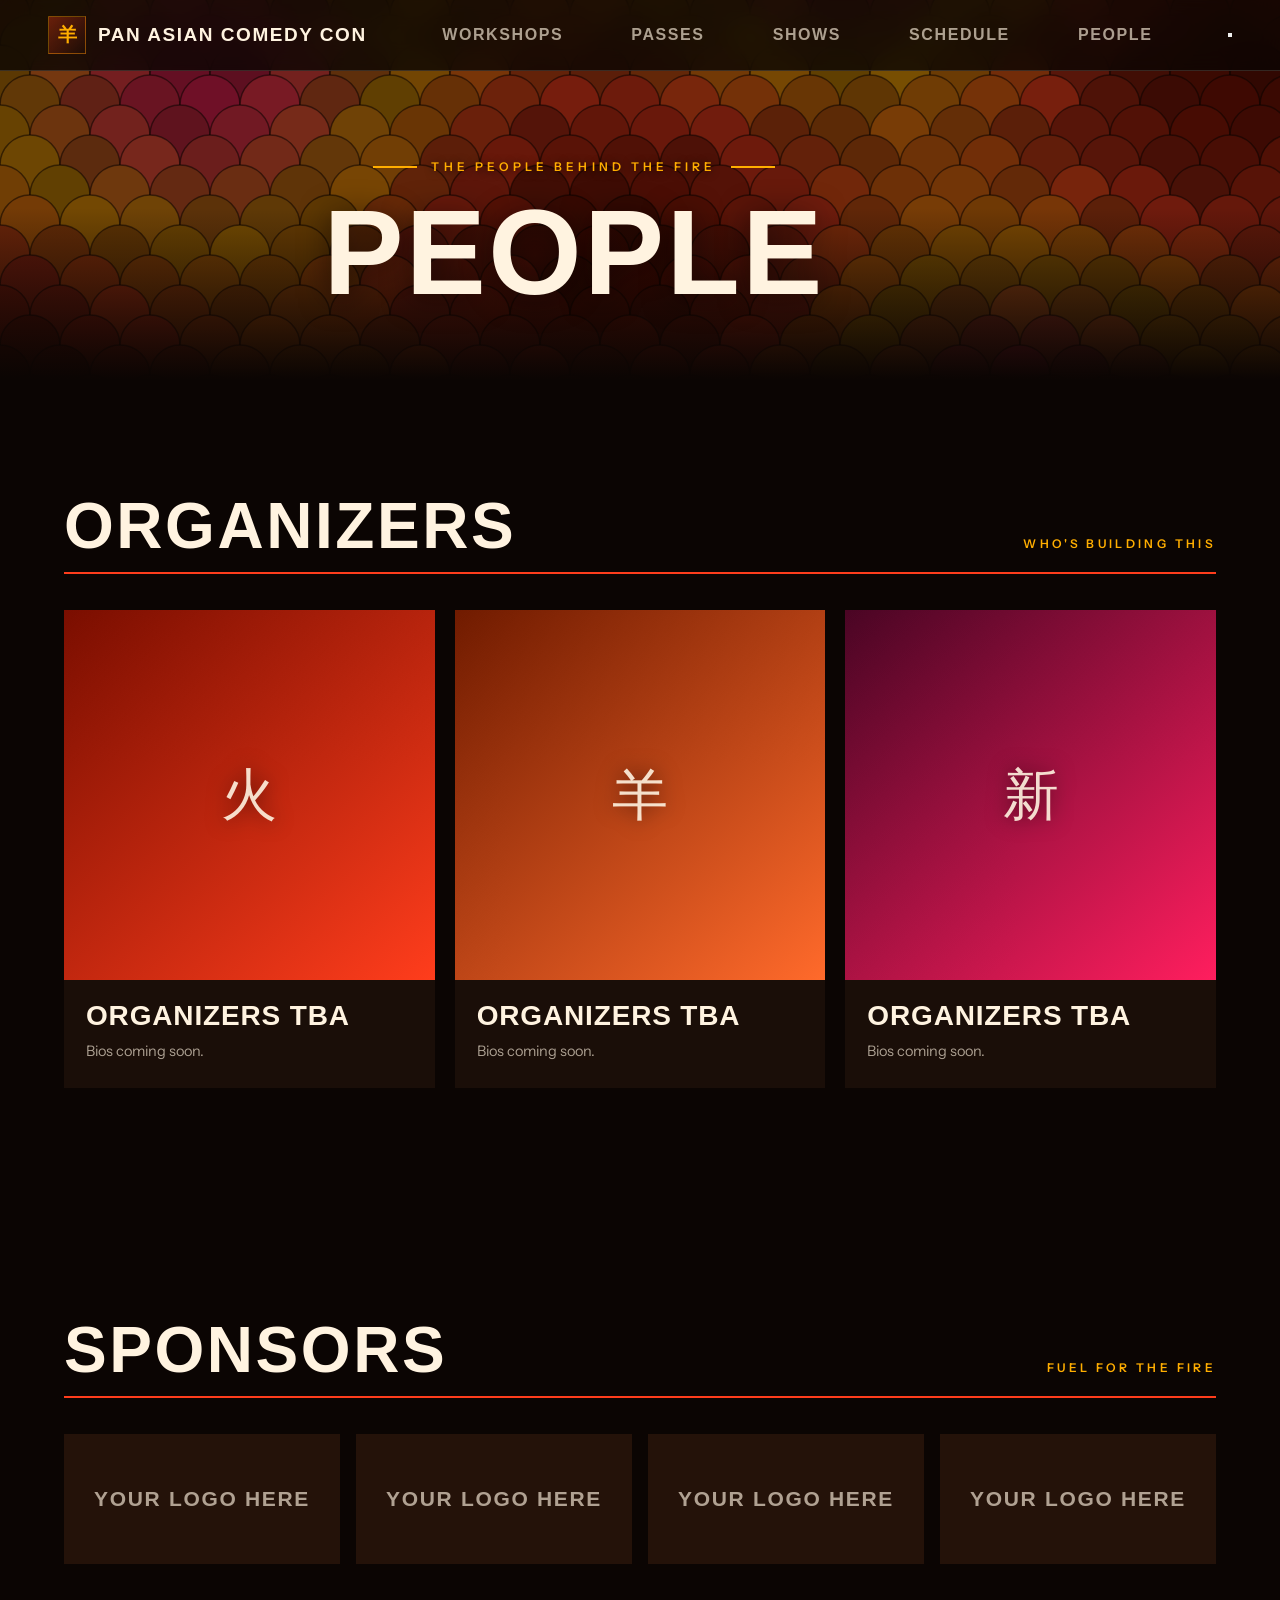
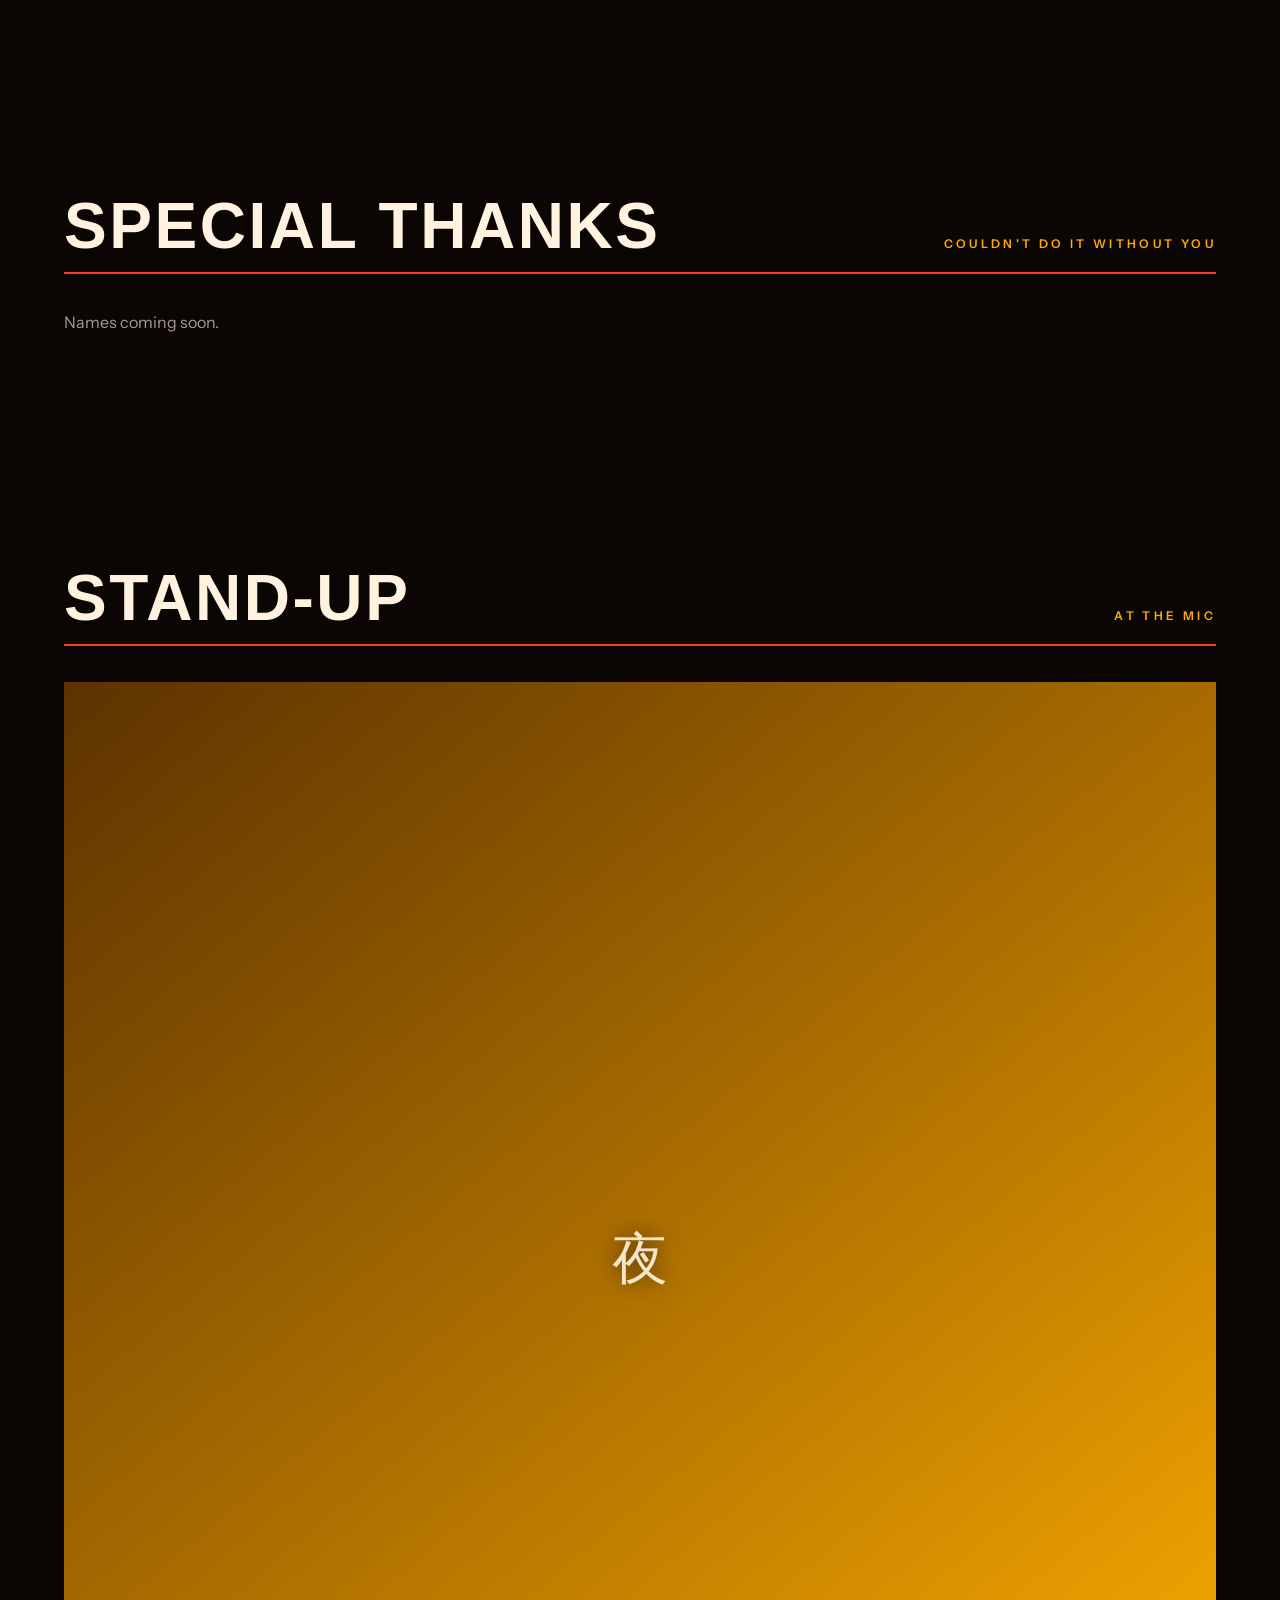
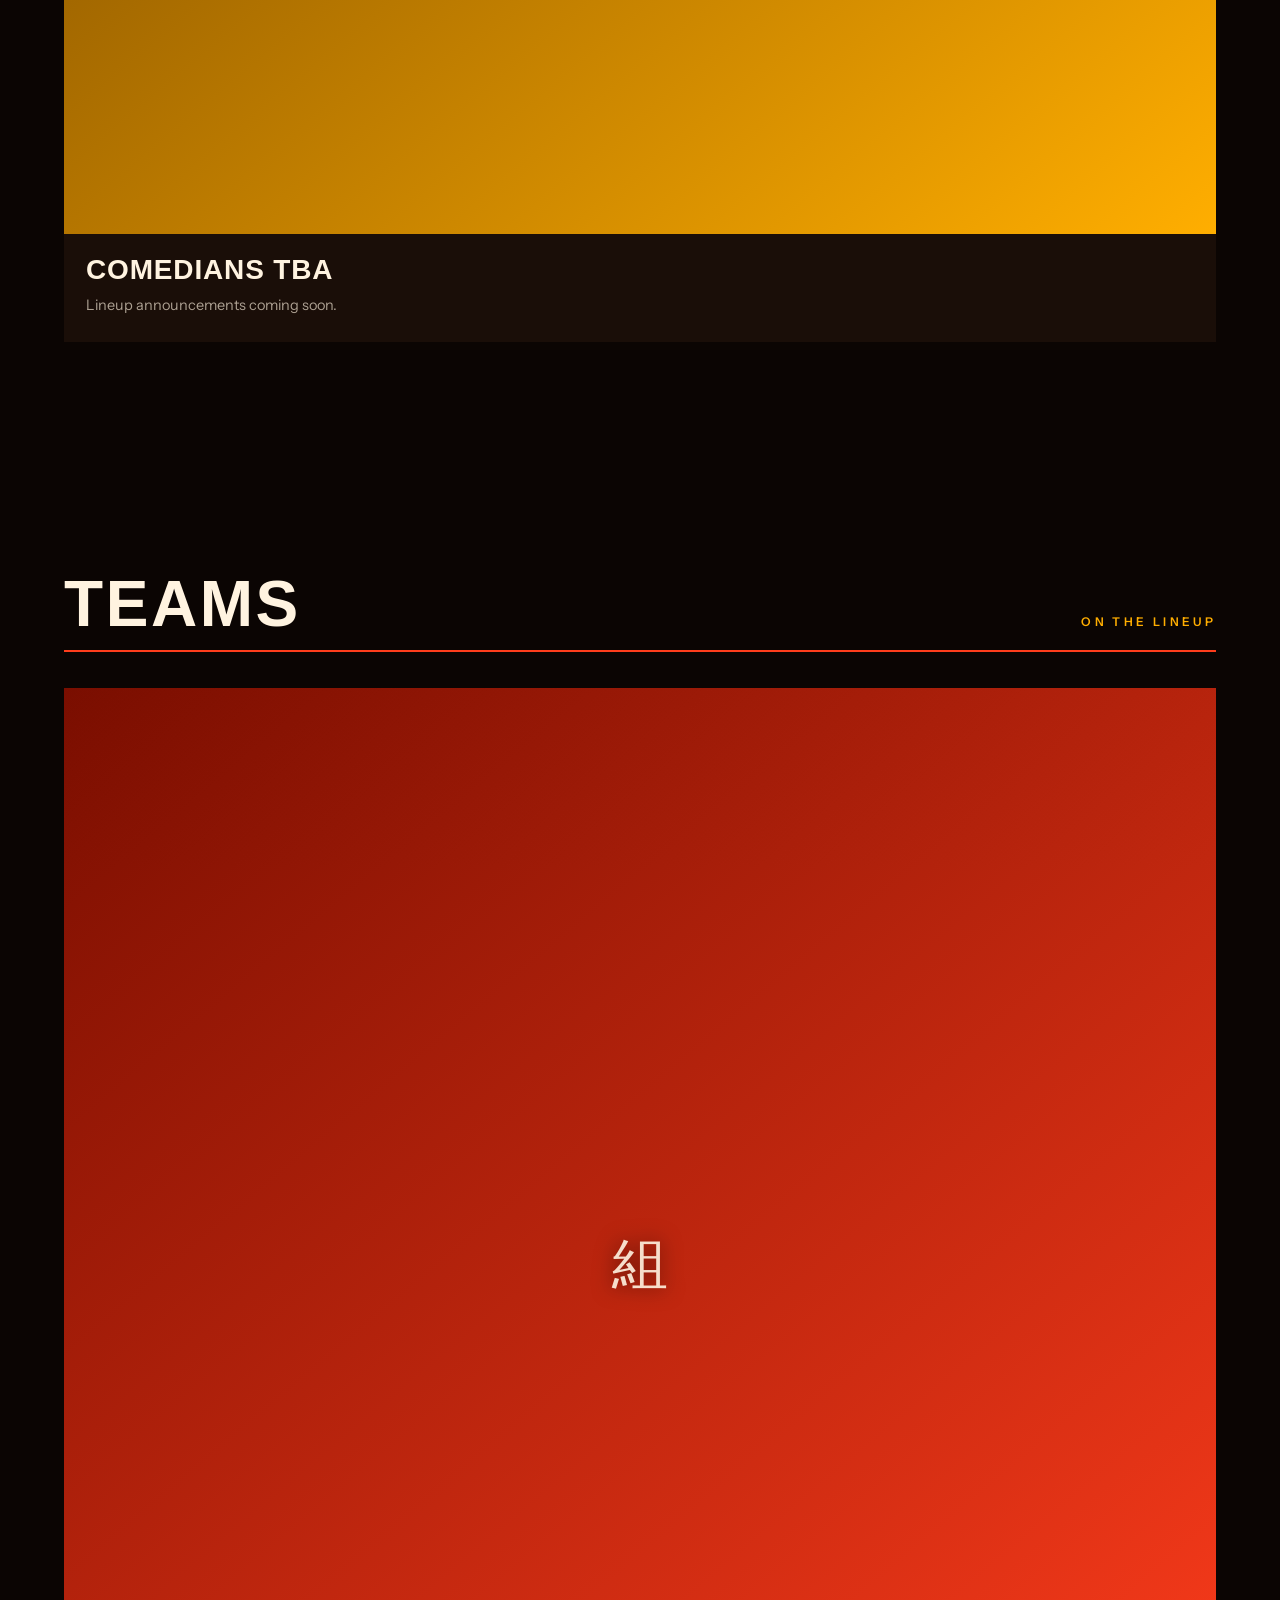
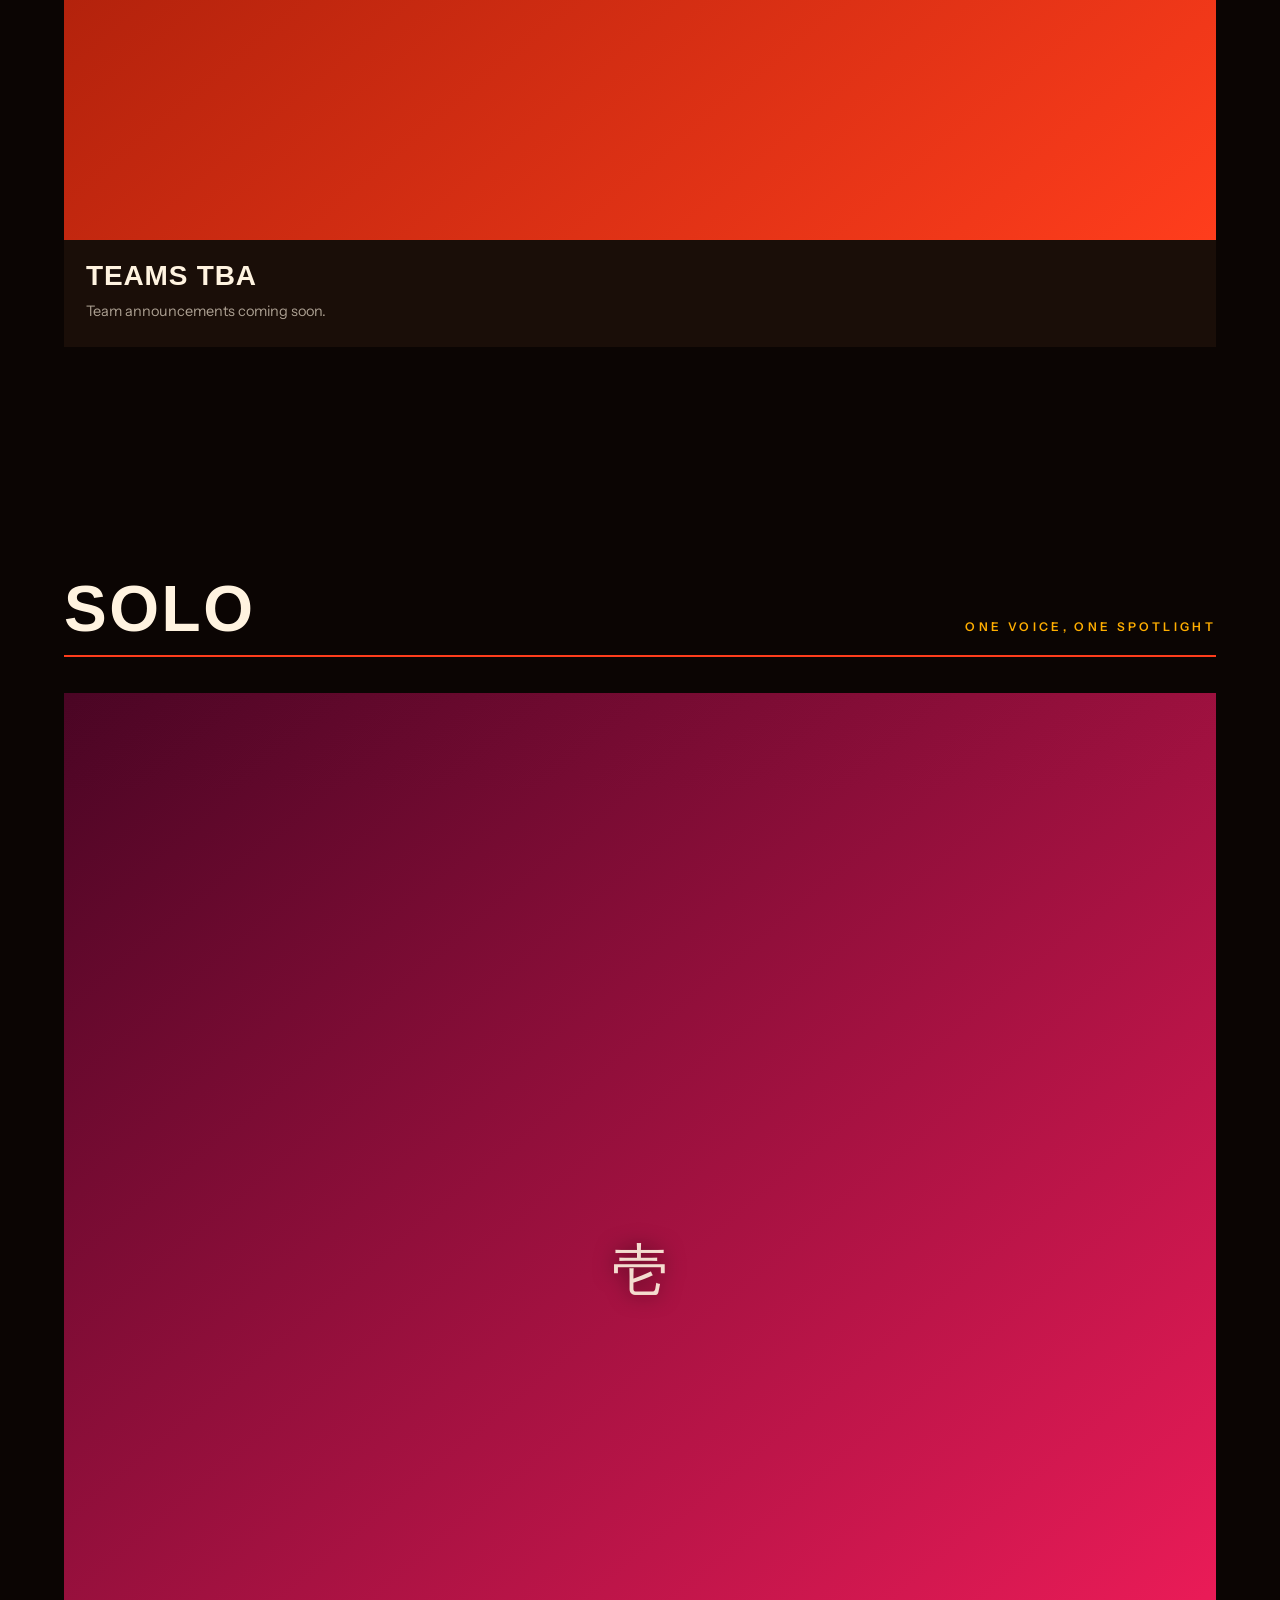
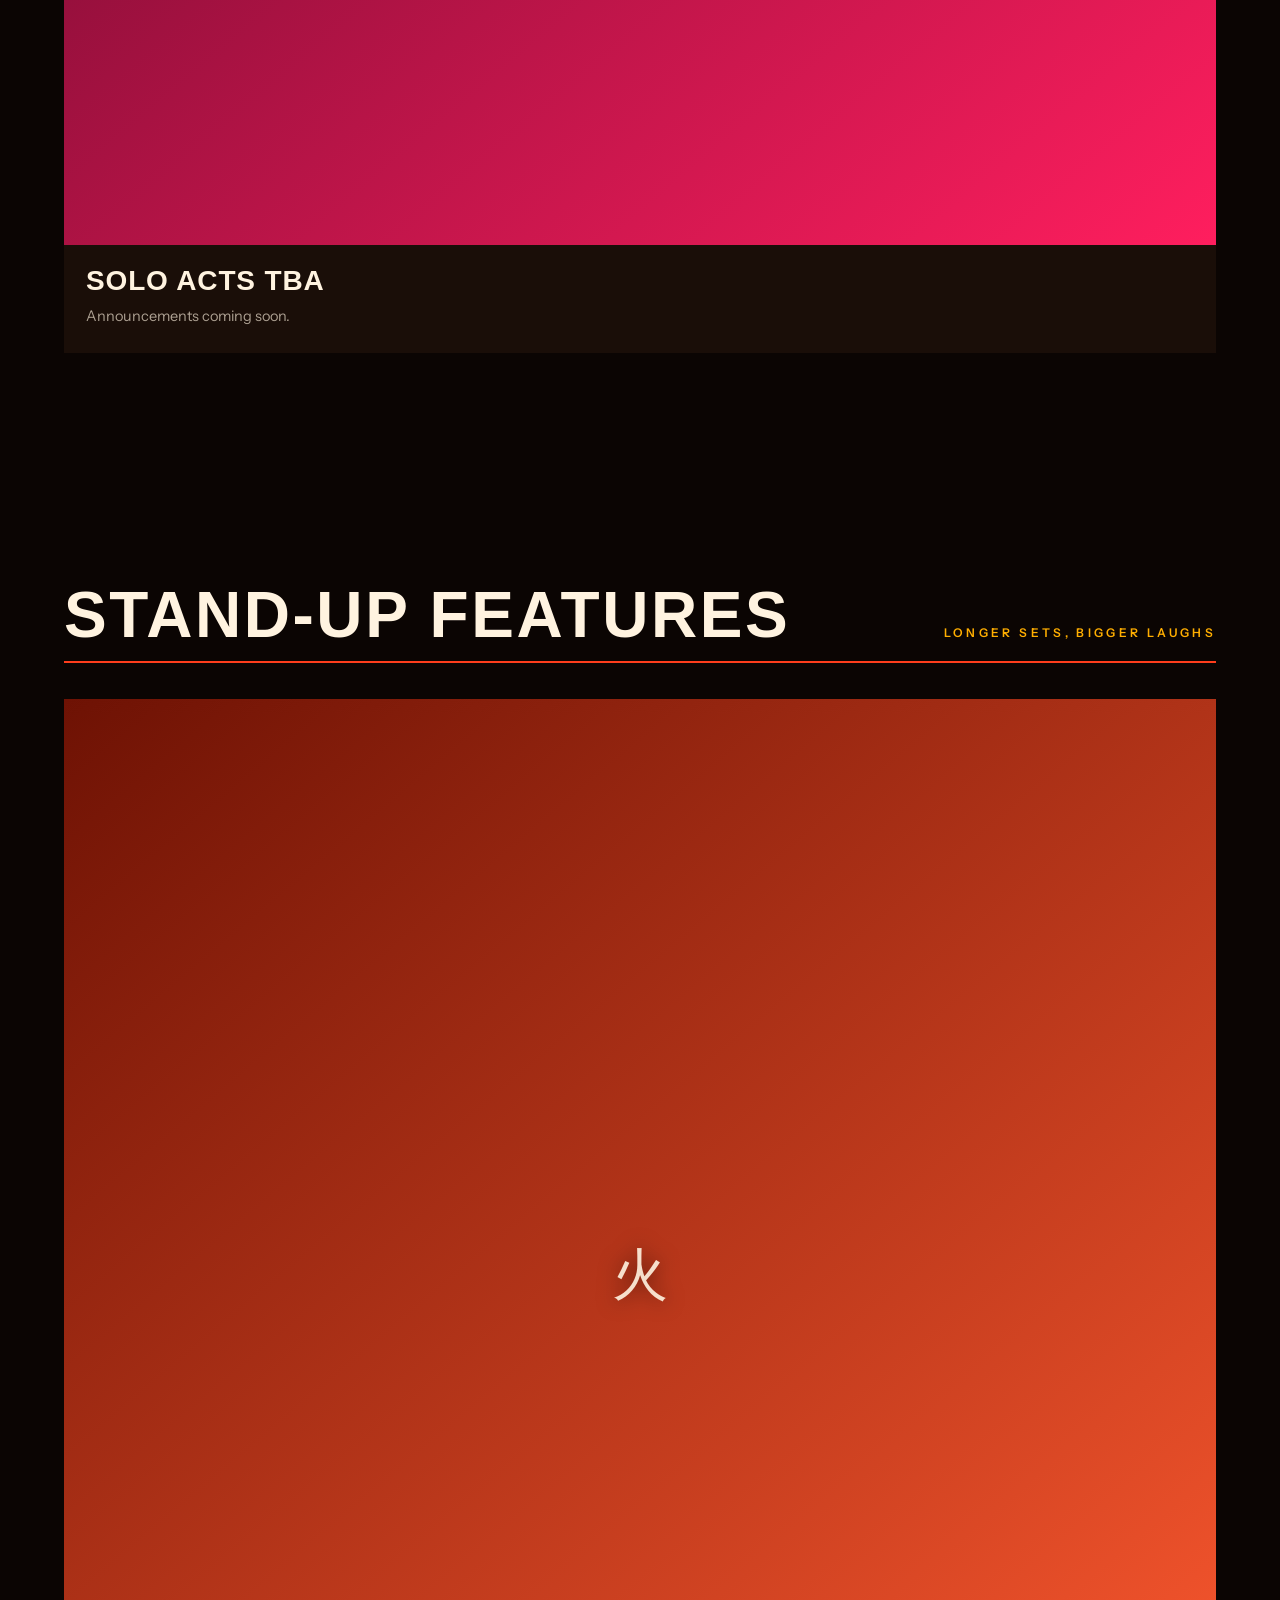
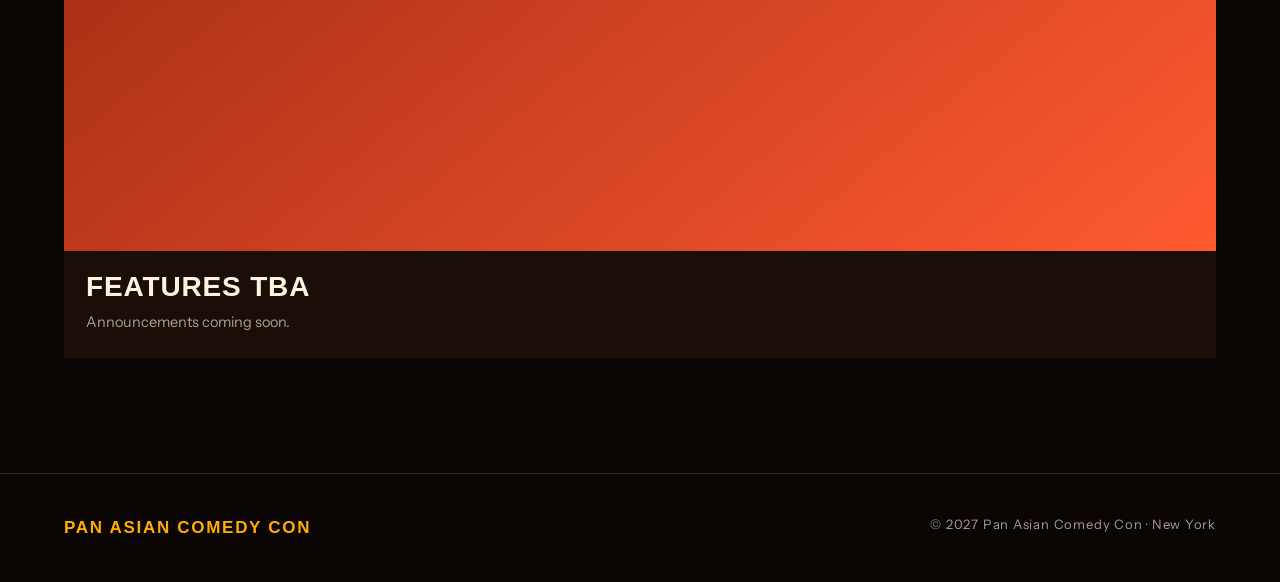
==== commit 65d73cd3: "Update people.html" ====
--- a/people.html
+++ b/people.html
@@ -22,6 +22,9 @@
     <li><a href="schedule.html">Schedule</a></li>
     <li><a href="people.html">People</a></li>
   </ul>
+  <button class="nav-toggle" aria-label="Menu" aria-expanded="false">
+    <span></span><span></span><span></span>
+  </button>
 </nav>
 
 <header class="page-hero" id="top">
--- a/assets/style.css
+++ b/assets/style.css
@@ -472,3 +472,12 @@
   }
   .tk-flag{right:auto;left:50%;transform:translate(-50%,-50%)}
 }
+
+/* ---------- Special Thanks list ---------- */
+.thanks-list{display:grid;grid-template-columns:repeat(auto-fit,minmax(230px,1fr));gap:2px 28px}
+.thanks-item{padding:12px 0;border-bottom:1px solid var(--line-soft)}
+.thanks-name{
+  font-family:var(--display);font-weight:600;text-transform:uppercase;
+  font-size:19px;letter-spacing:.06em;
+}
+.thanks-desc{display:block;color:var(--paper-dim);font-size:13px;margin-top:2px}
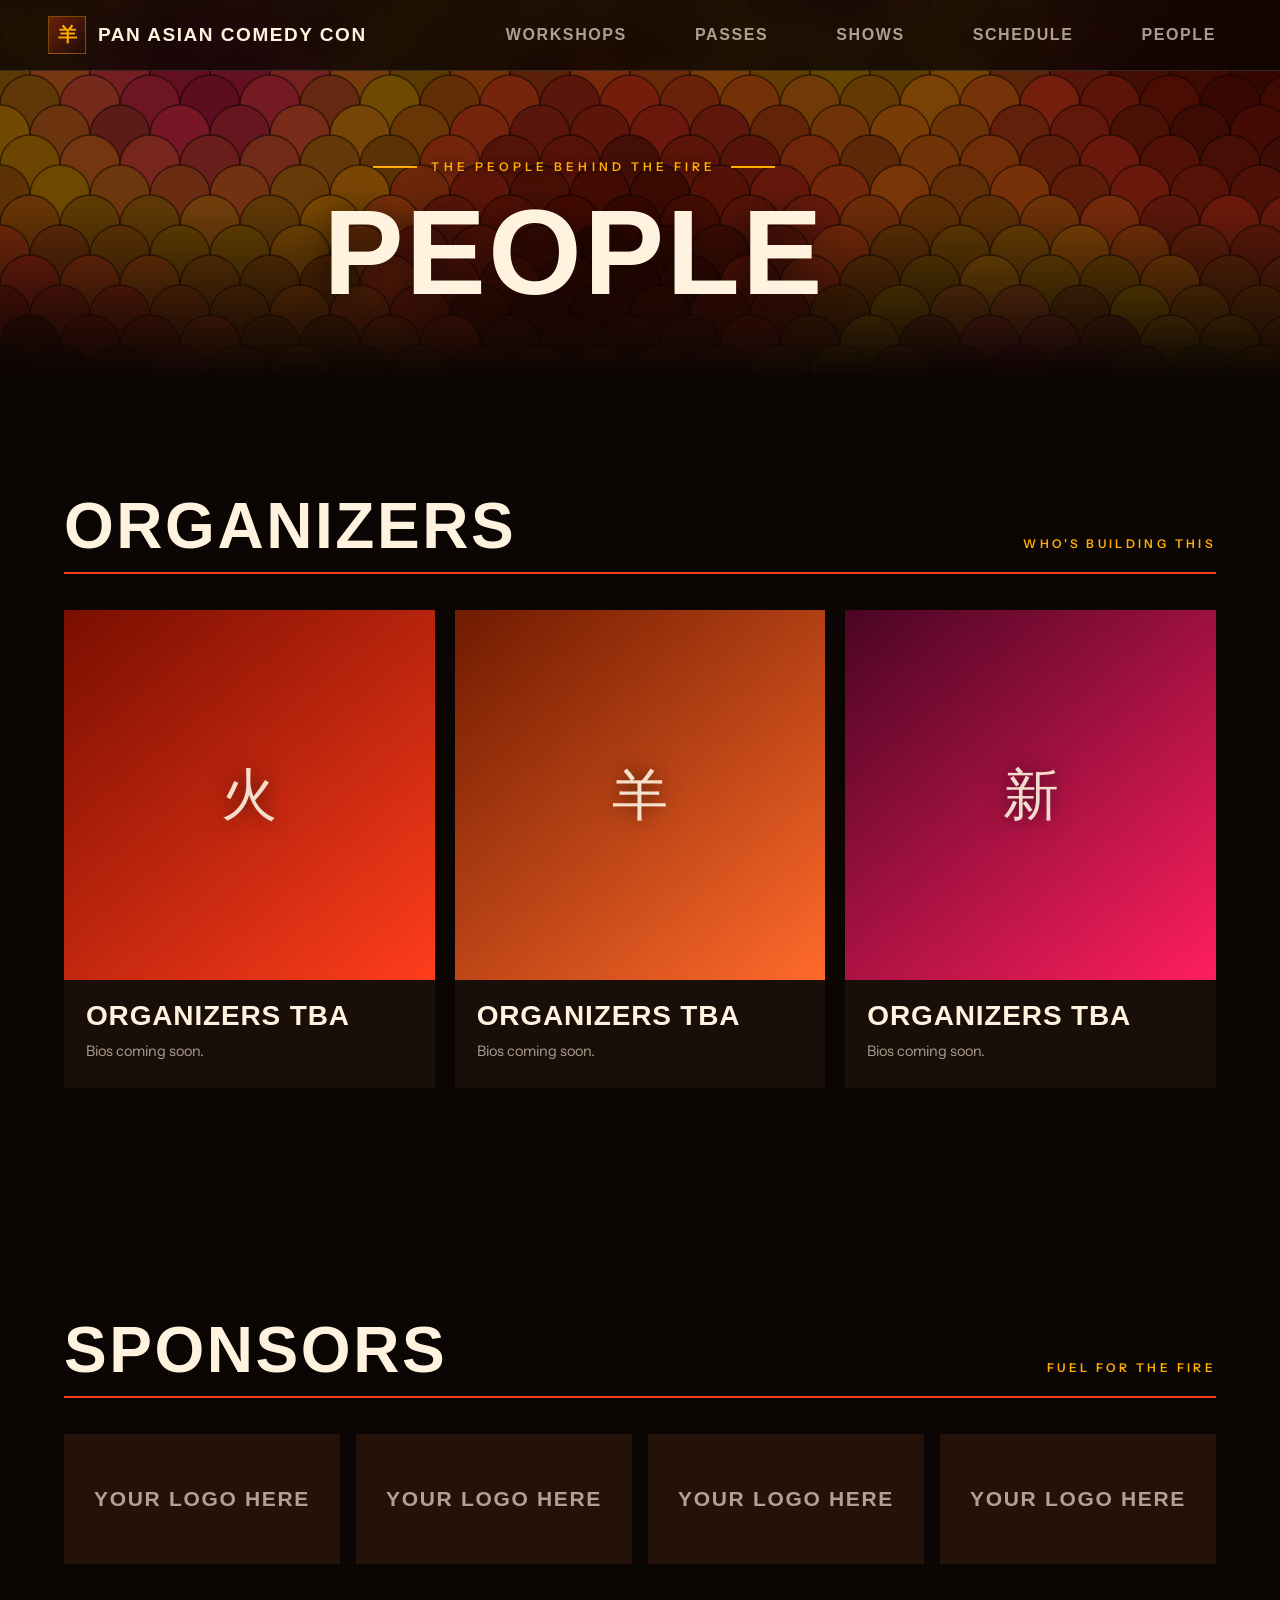
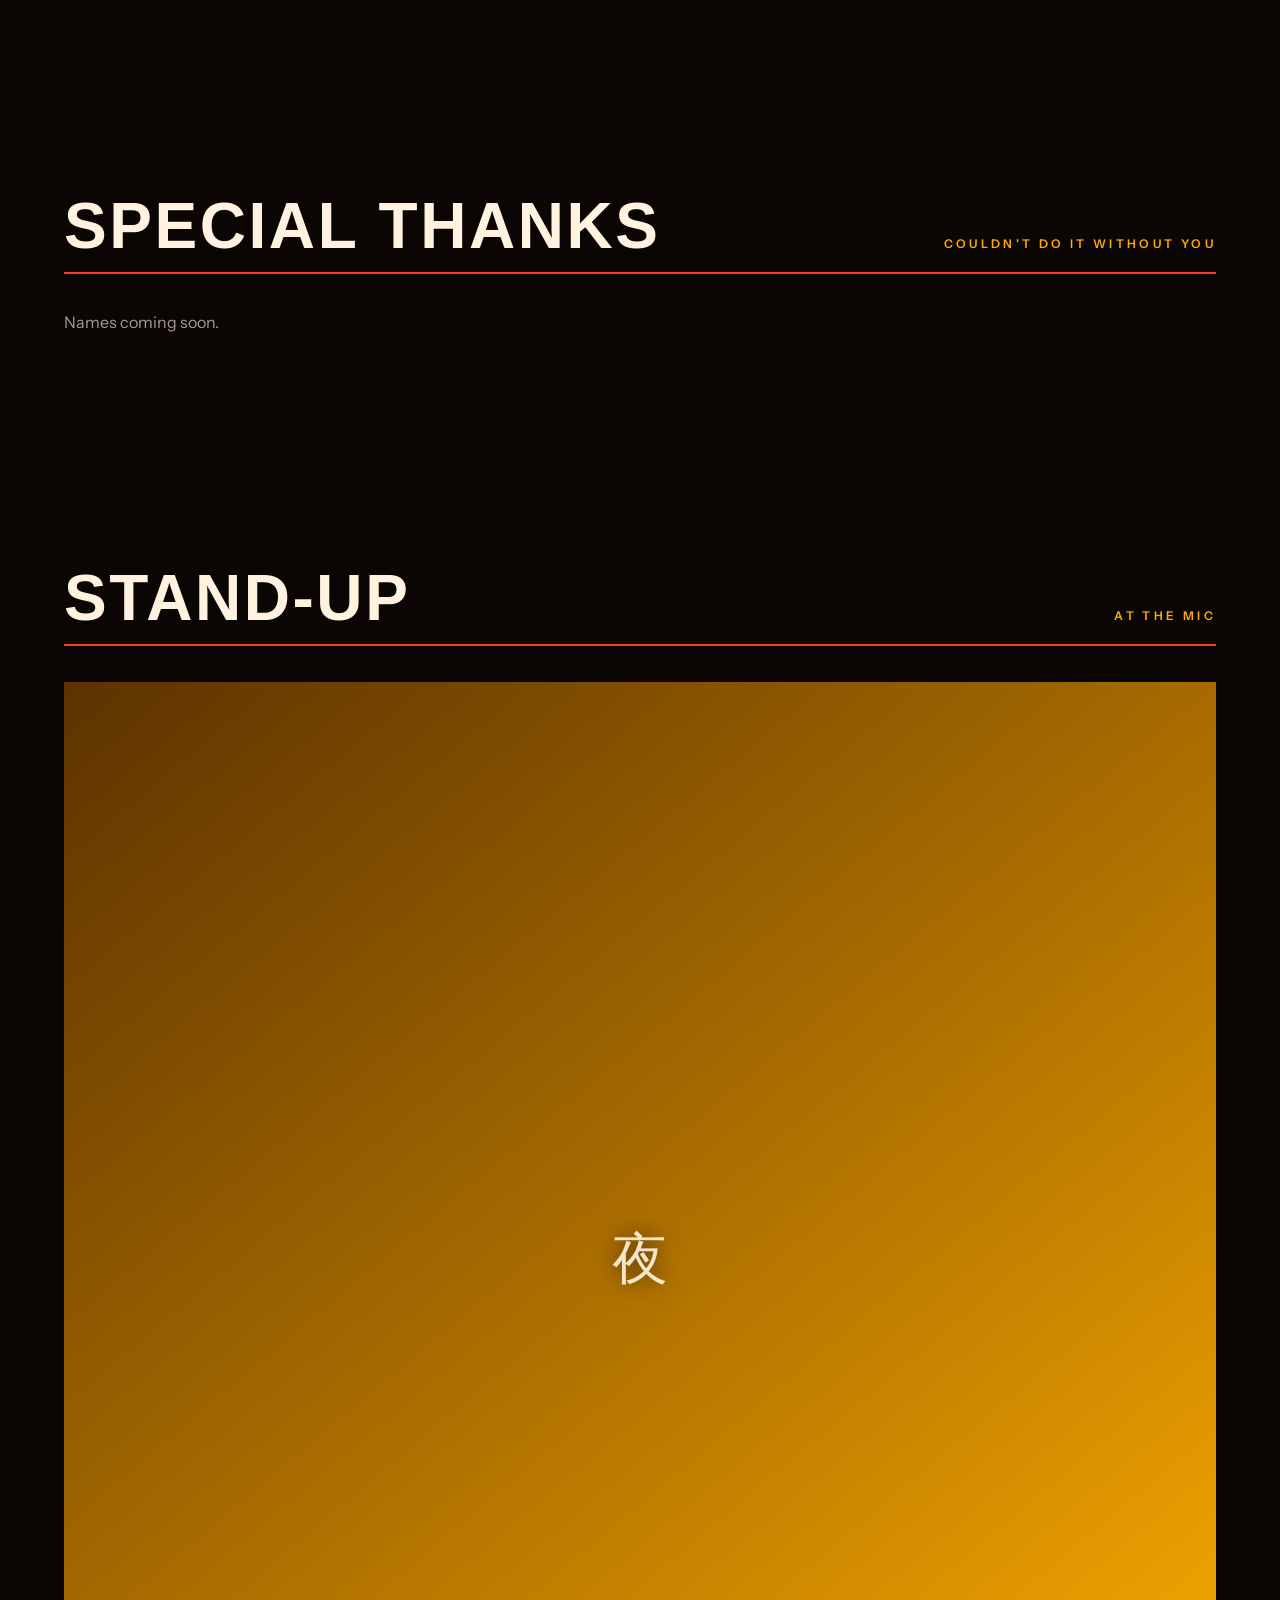
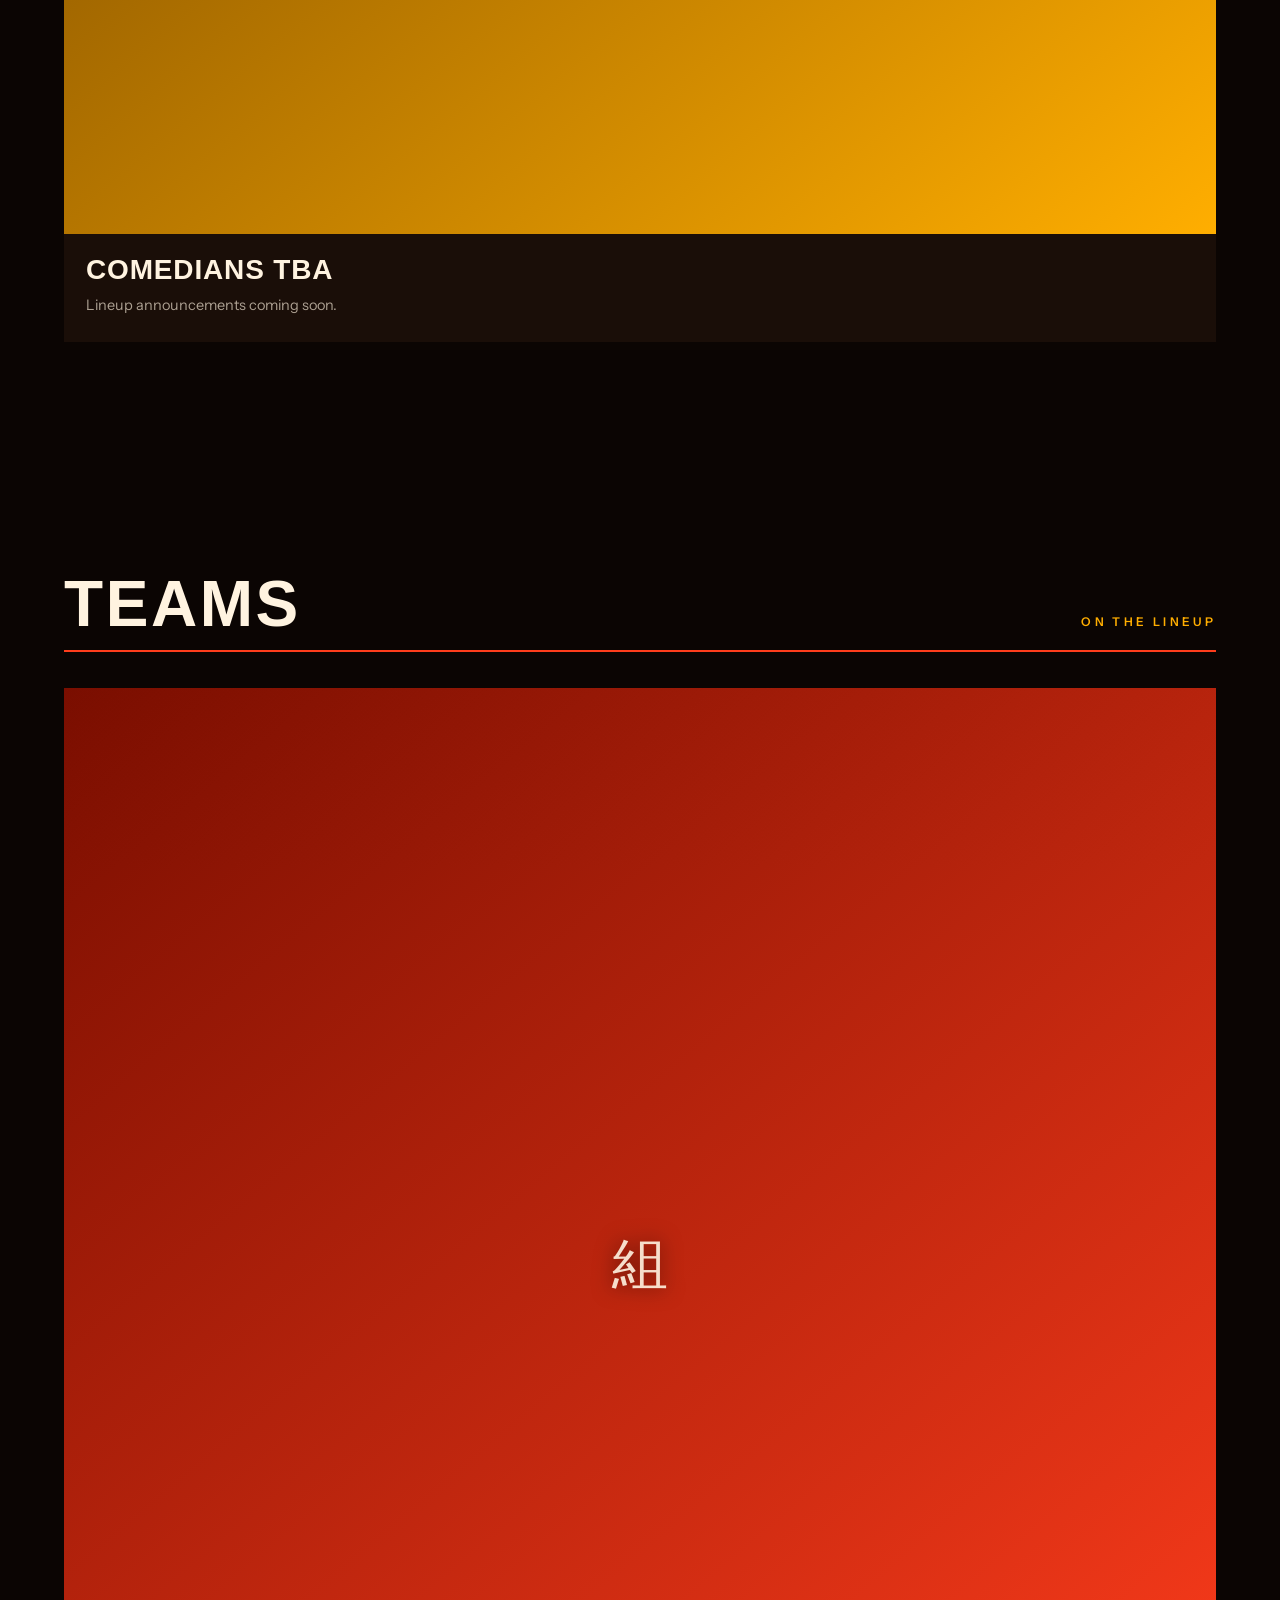
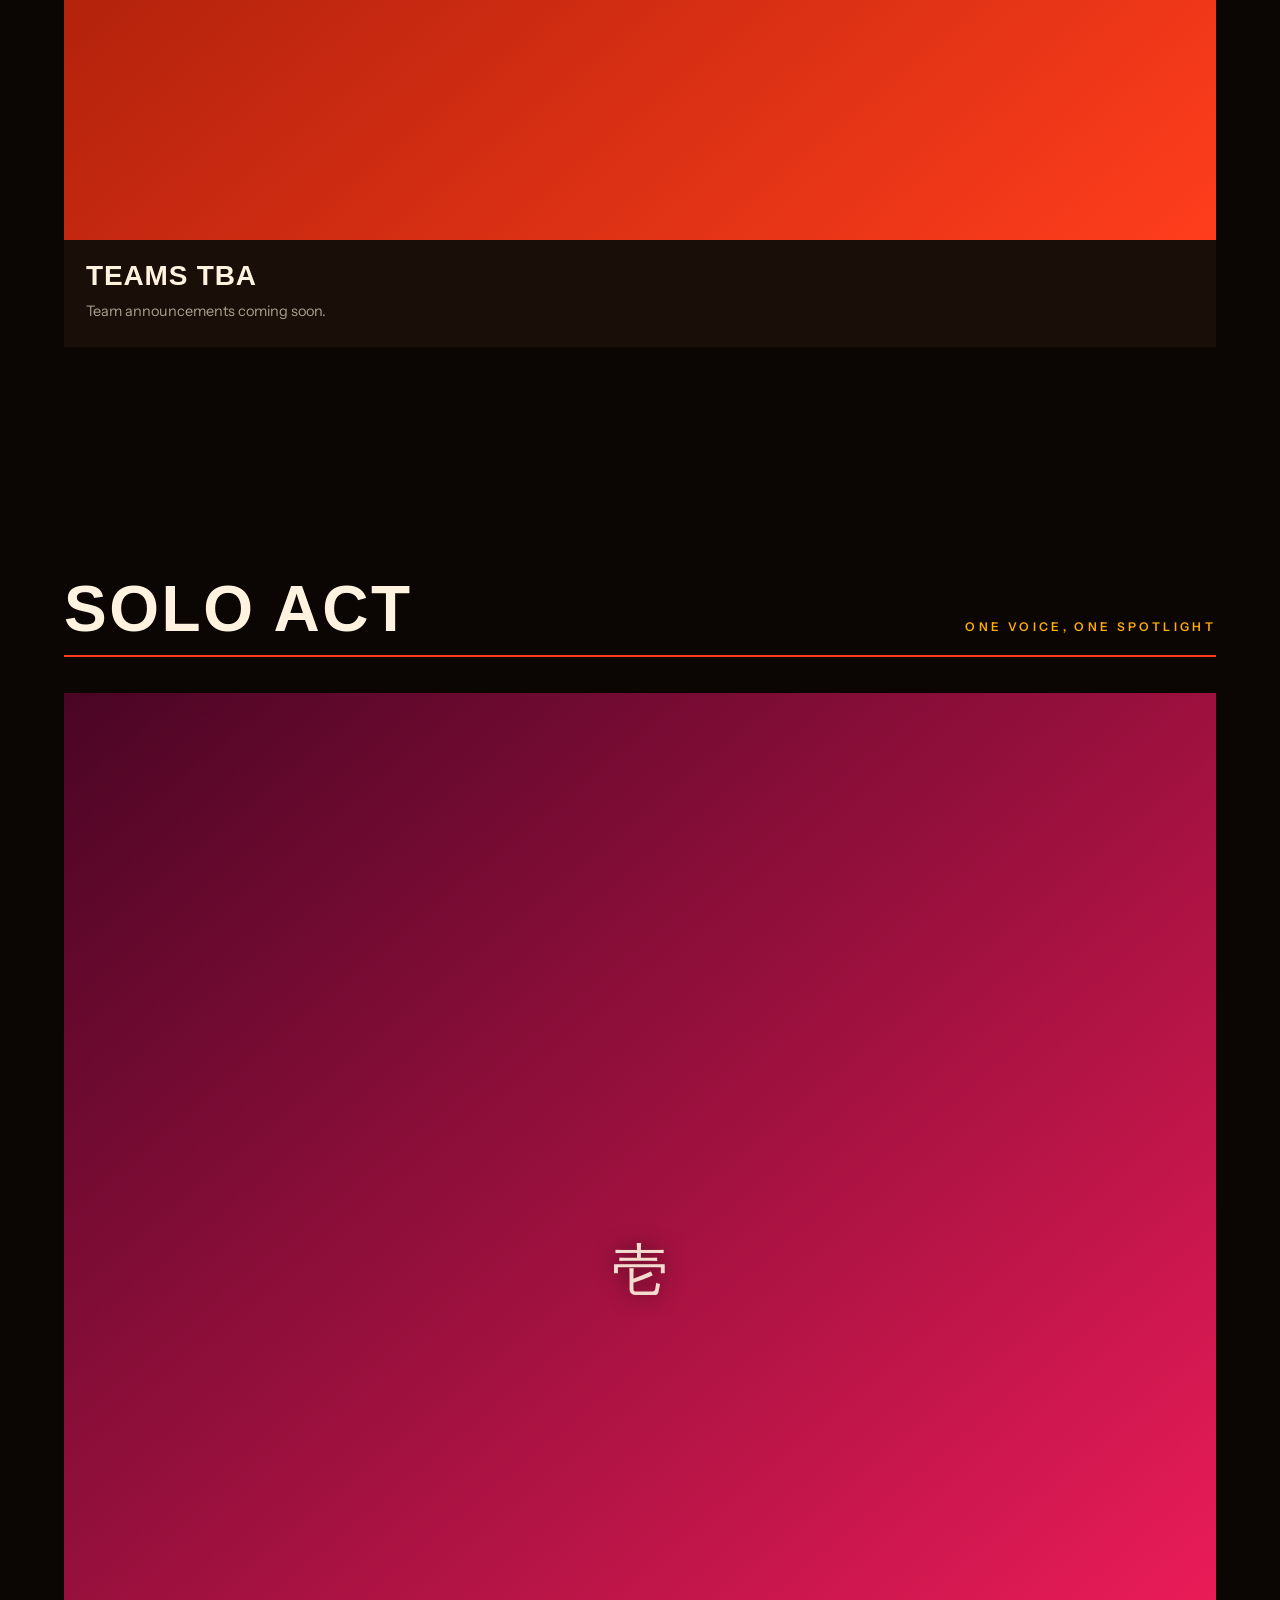
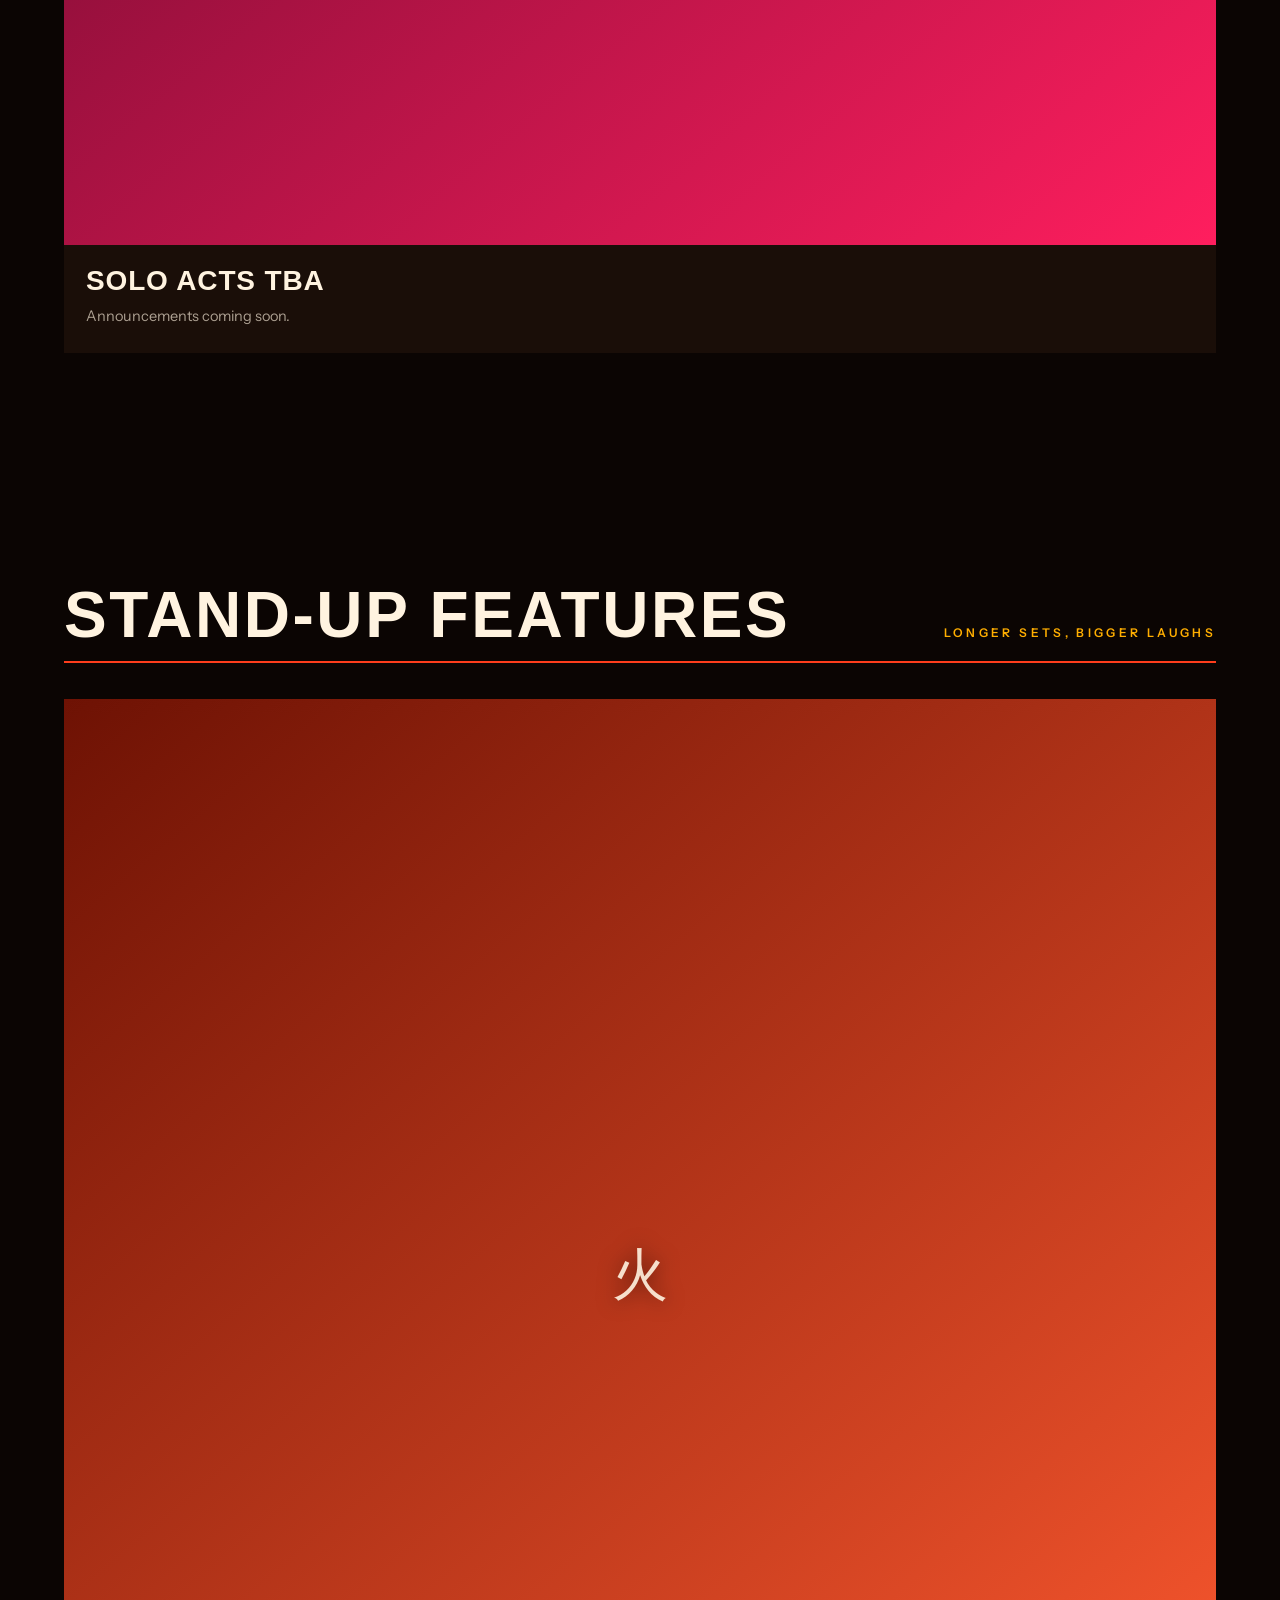
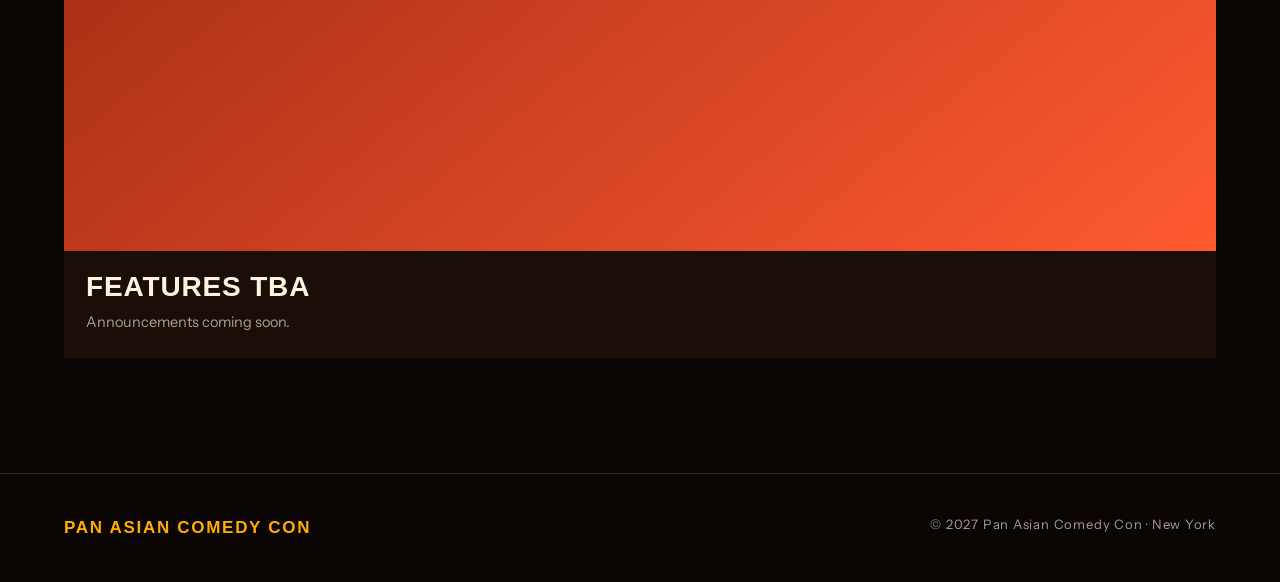
==== commit 040d232e: "Update people.html" ====
--- a/people.html
+++ b/people.html
@@ -116,7 +116,7 @@
 
 <section class="section" id="solo">
   <div class="section-head">
-    <h2>Solo</h2>
+    <h2>Solo Act</h2>
     <span class="kicker">One voice, one spotlight</span>
   </div>
   <div class="grid" id="solo-grid">
--- a/assets/style.css
+++ b/assets/style.css
@@ -481,3 +481,33 @@
   font-size:19px;letter-spacing:.06em;
 }
 .thanks-desc{display:block;color:var(--paper-dim);font-size:13px;margin-top:2px}
+
+/* ---------- Mobile nav: hamburger + dropdown ---------- */
+.nav-toggle{
+  display:none;flex-direction:column;justify-content:center;align-items:center;gap:5px;
+  width:44px;height:40px;background:none;border:1px solid var(--line);cursor:pointer;
+}
+.nav-toggle span{
+  display:block;width:20px;height:2px;background:var(--molten);
+  transition:transform .2s,opacity .2s;
+}
+.nav.open .nav-toggle span:nth-child(1){transform:translateY(7px) rotate(45deg)}
+.nav.open .nav-toggle span:nth-child(2){opacity:0}
+.nav.open .nav-toggle span:nth-child(3){transform:translateY(-7px) rotate(-45deg)}
+@media (max-width:760px){
+  .nav-toggle{display:flex}
+  .nav-links{
+    display:none;position:absolute;top:100%;left:0;right:0;
+    flex-direction:column;gap:0;padding:6px 0 12px;
+    background:rgba(11,5,3,.97);
+    border-bottom:1px solid var(--line-soft);
+  }
+  .nav.open .nav-links{display:flex}
+  .nav-links li{width:100%}
+  .nav-links a{
+    display:block;padding:14px 26px;
+    font-size:18px;letter-spacing:.1em;
+  }
+  .nav-links a::before{inset:0}
+  .brand-name{display:inline} /* room for it now that links are tucked away */
+}
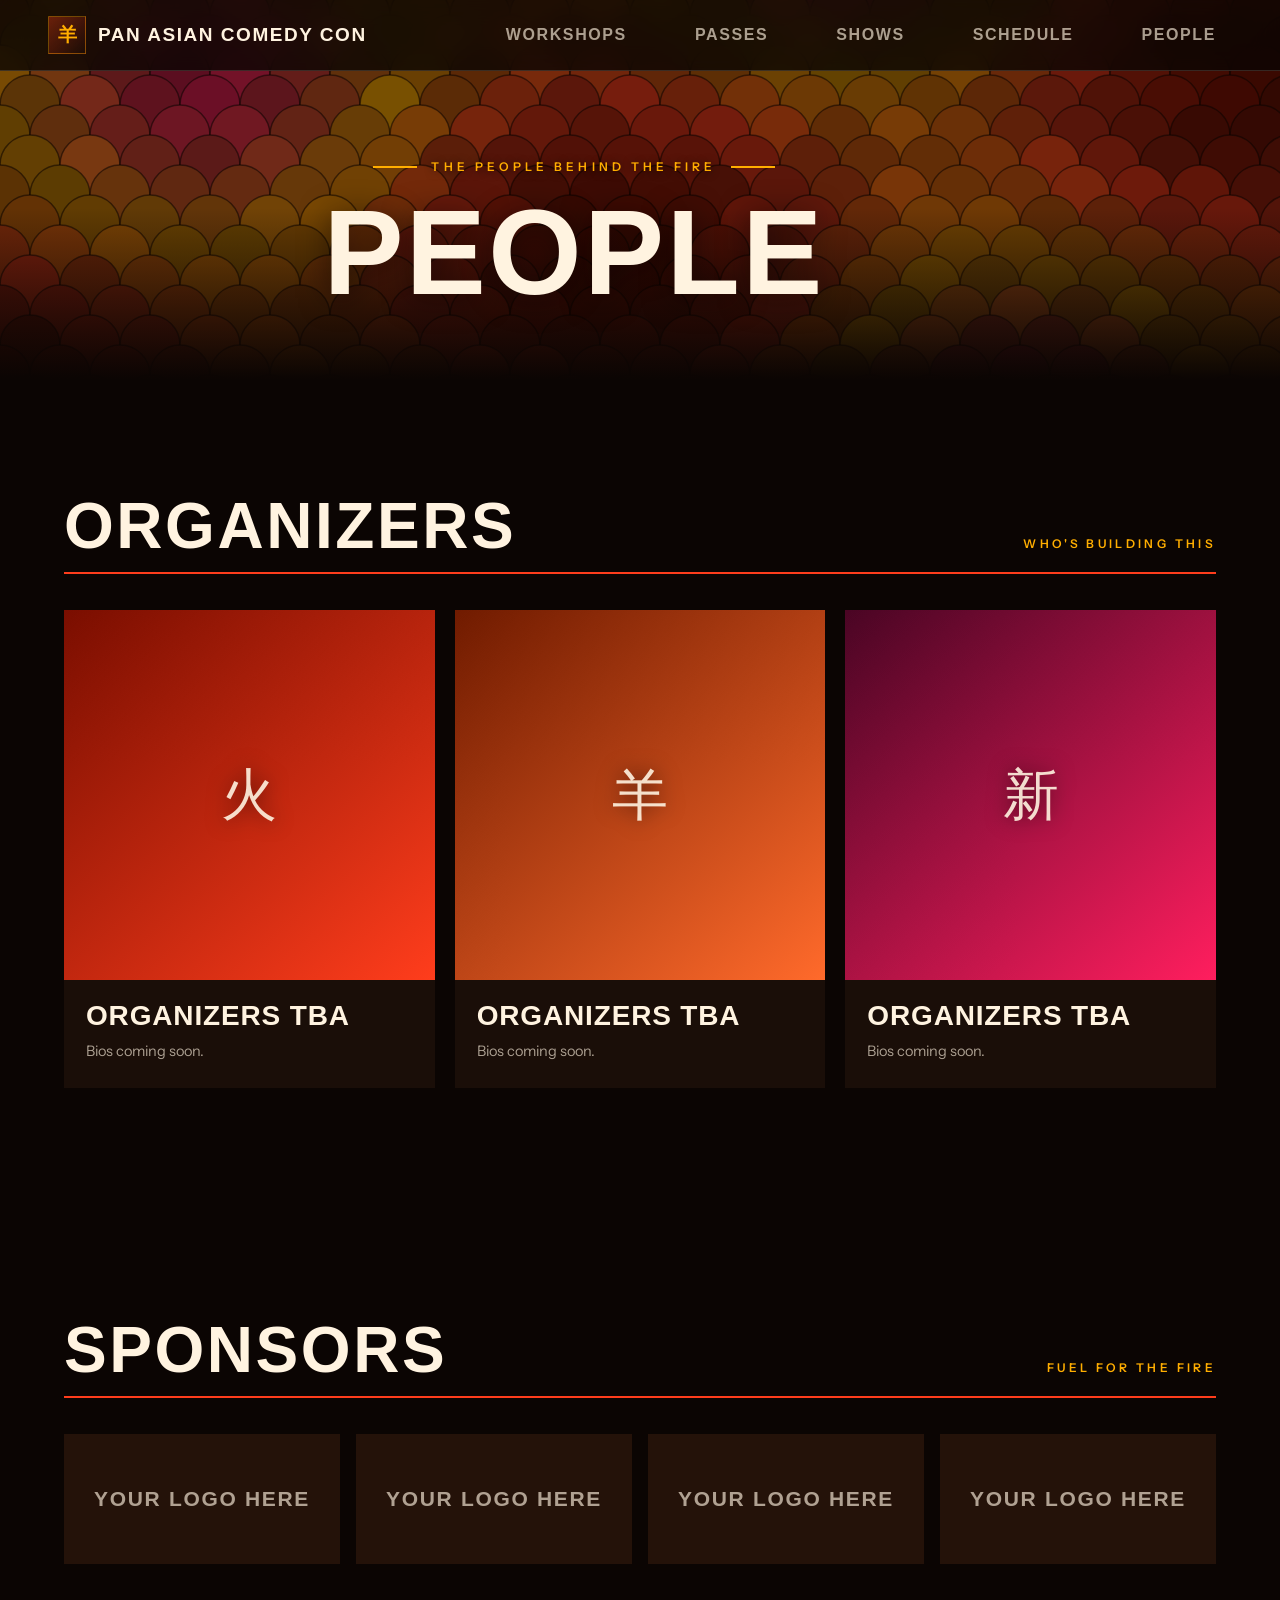
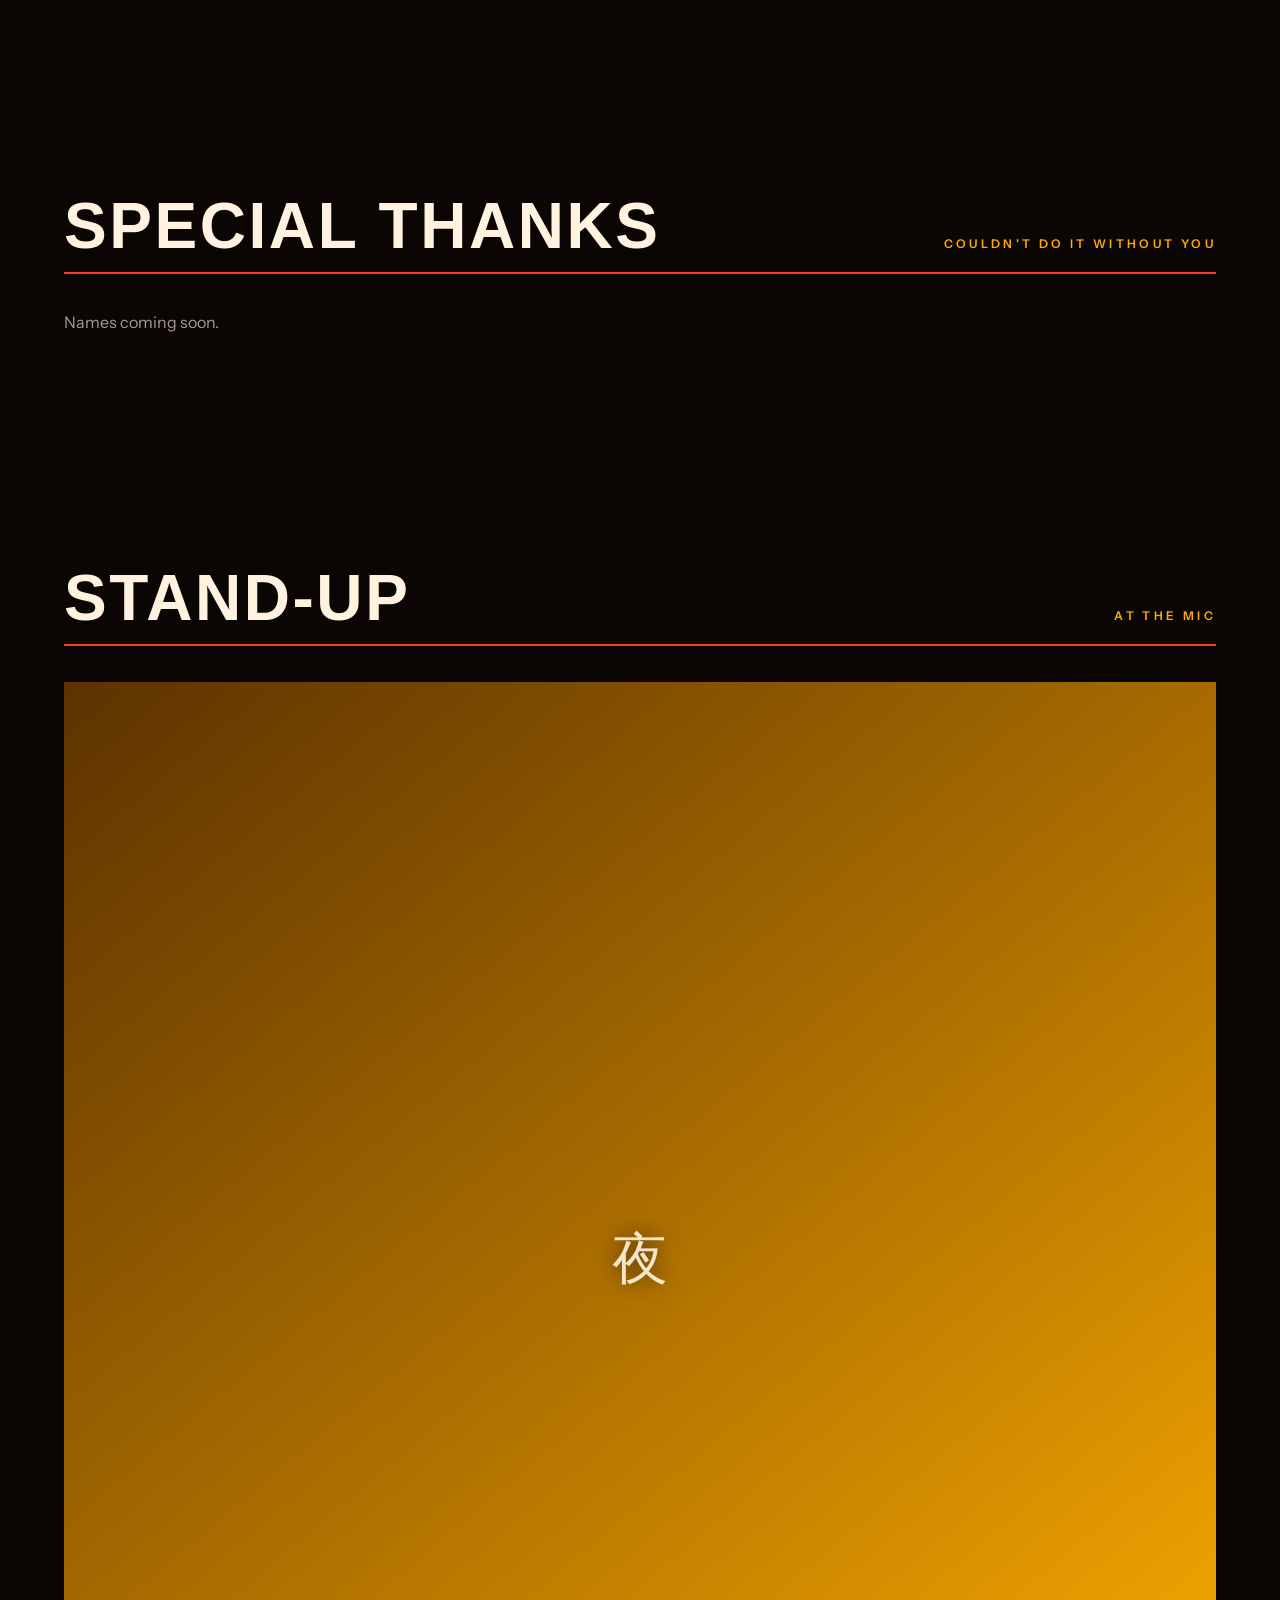
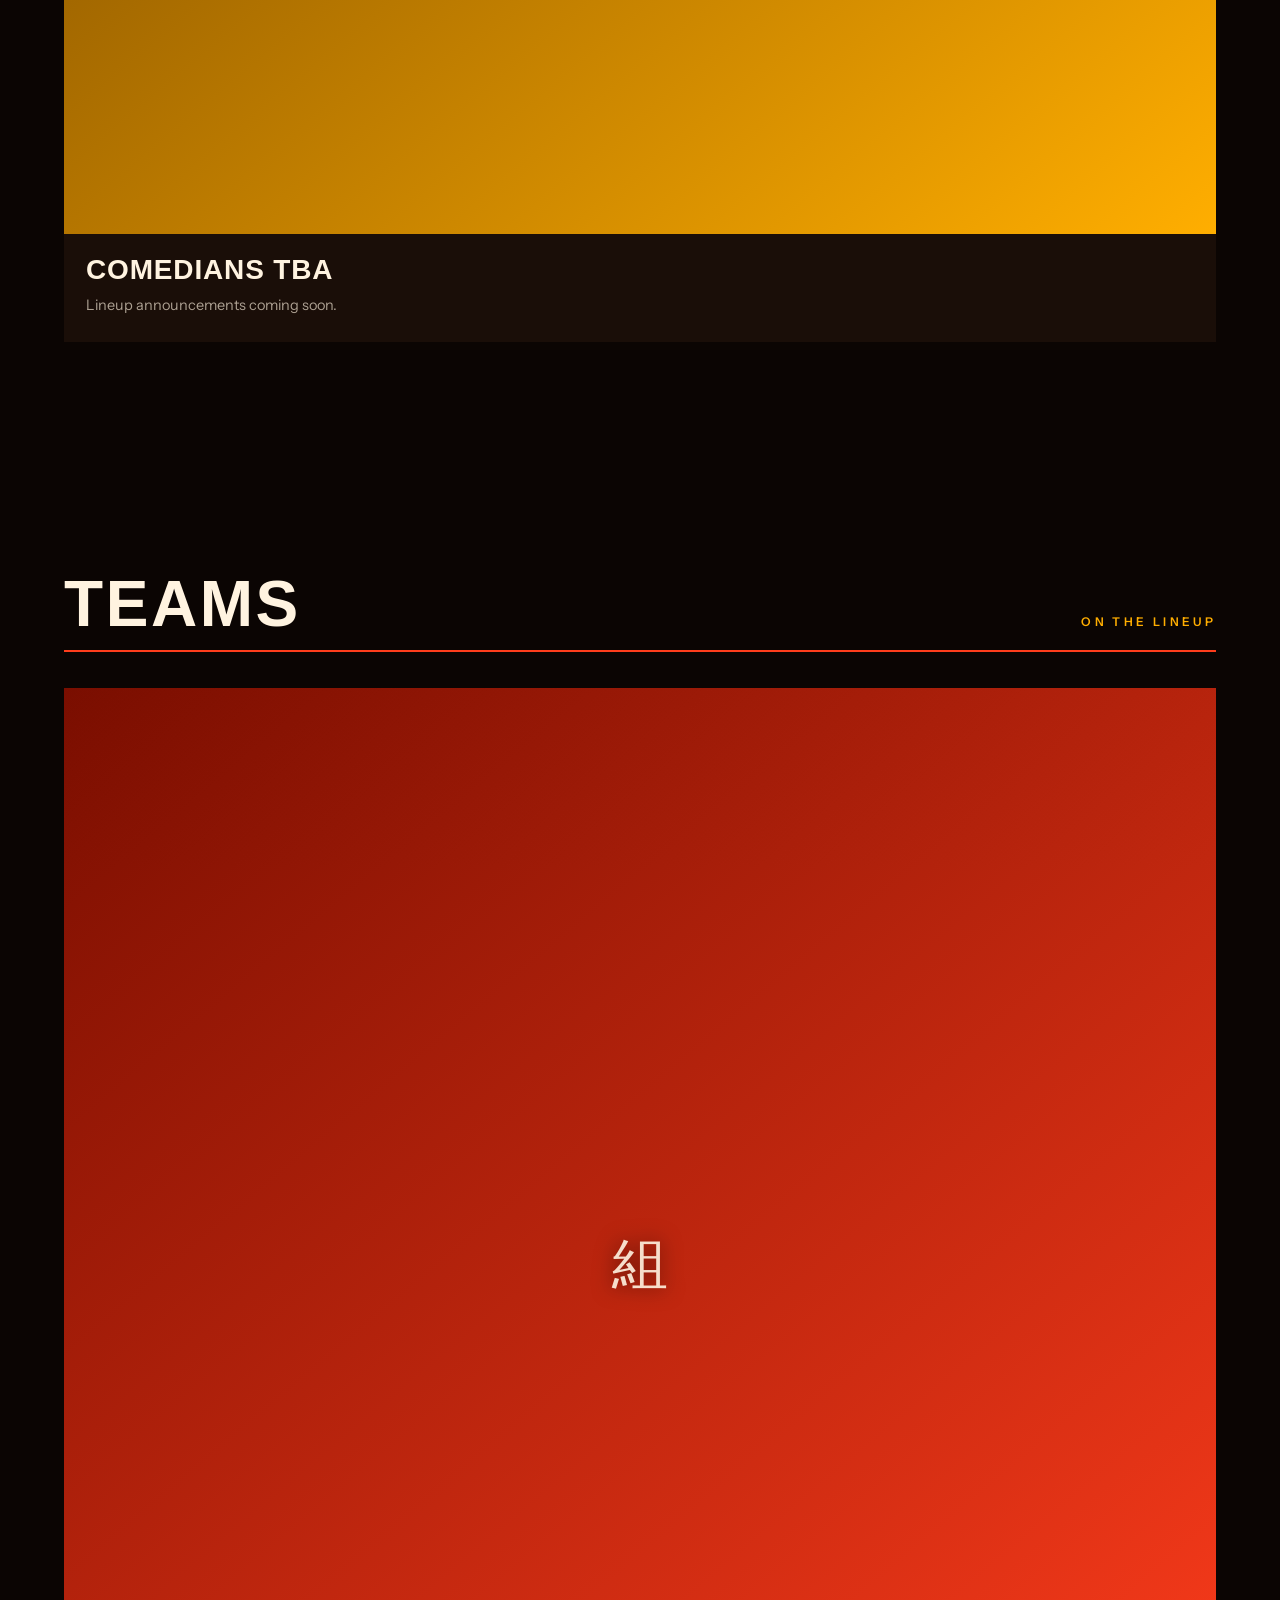
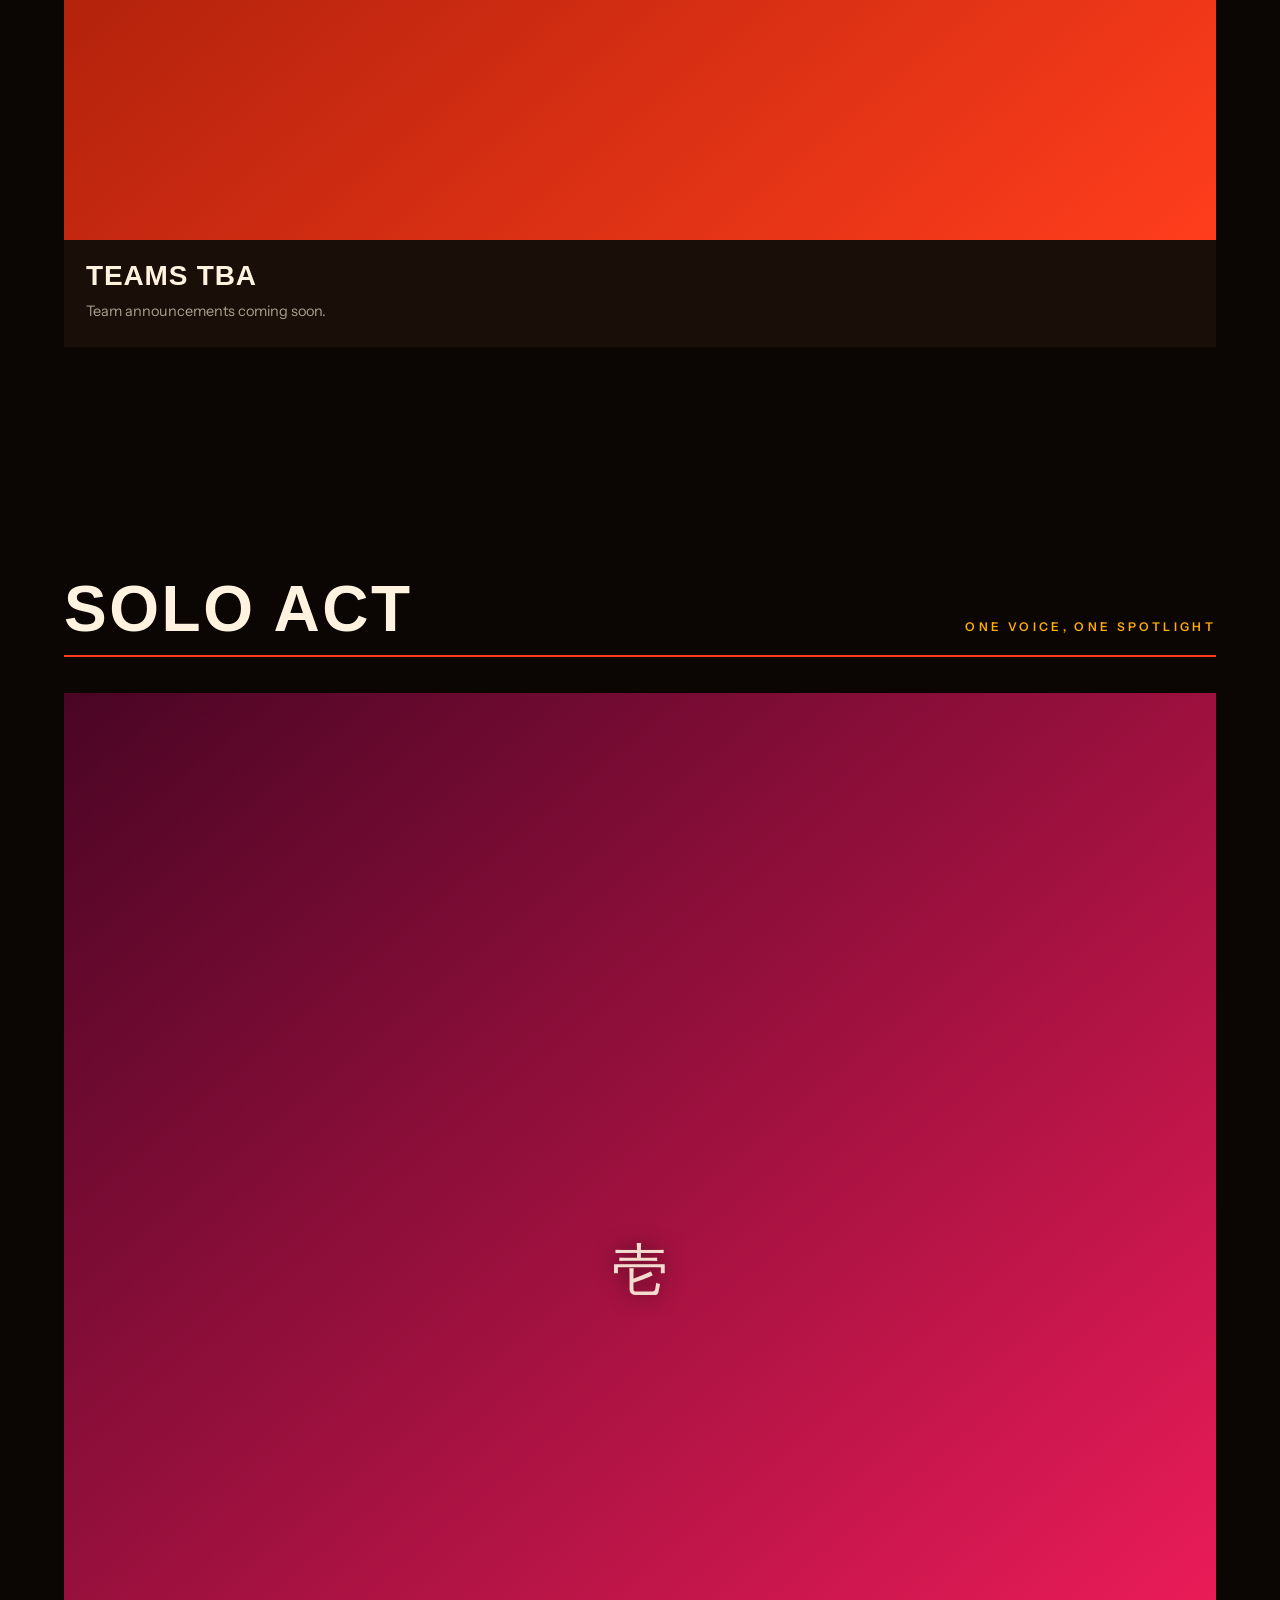
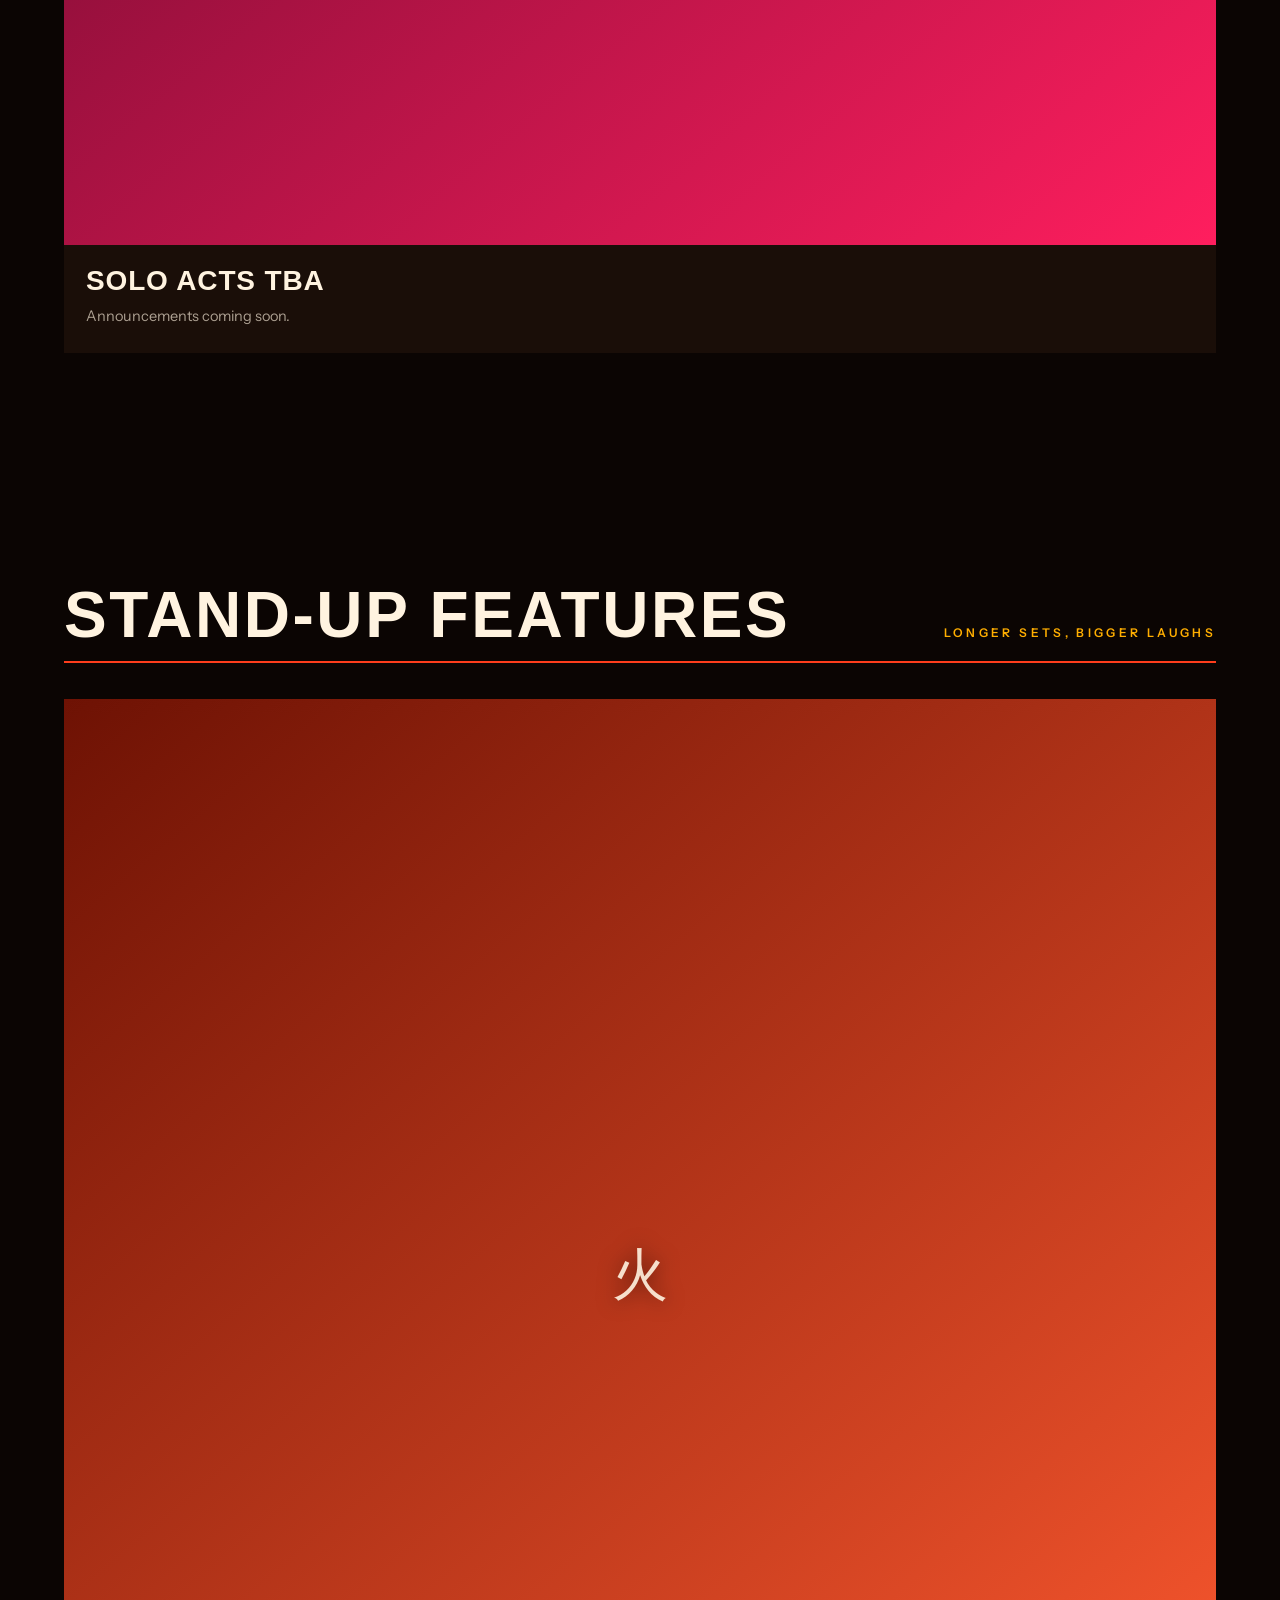
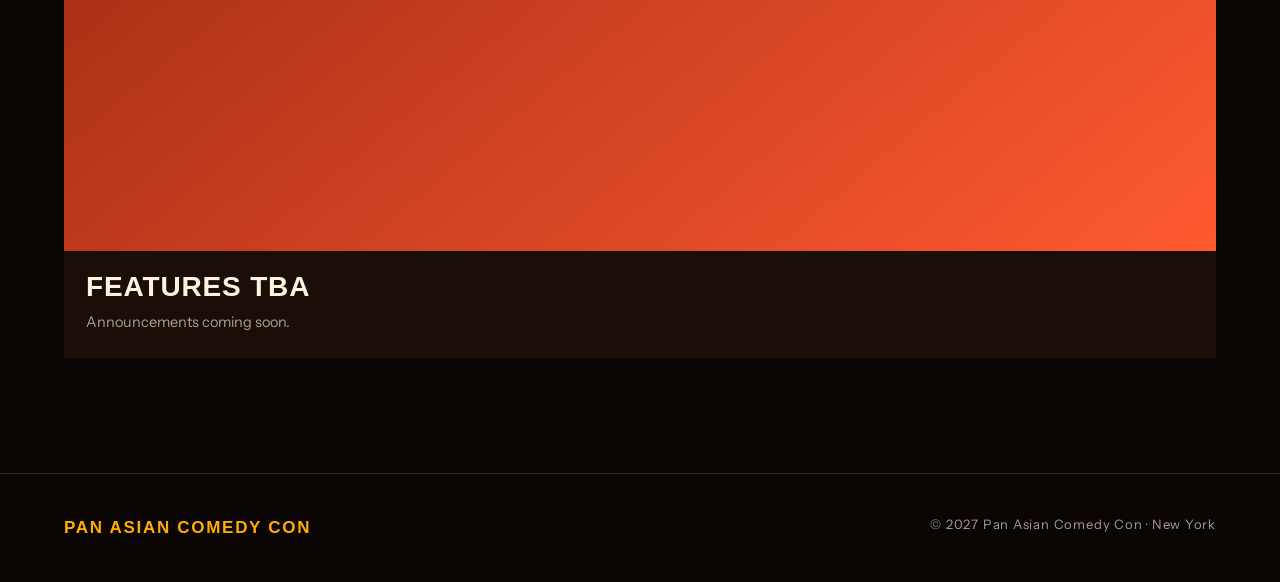
==== commit e92c4d4d: "Update people.html" ====
--- a/people.html
+++ b/people.html
@@ -9,7 +9,7 @@
 <link href="https://fonts.googleapis.com/css2?family=Rajdhani:wght@500;600;700&family=Instrument+Sans:wght@400;500;600&display=swap" rel="stylesheet">
 <link rel="stylesheet" href="assets/style.css">
 </head>
-<body>
+<body class="page-people">
 <nav class="nav" aria-label="Main">
   <a class="brand" href="index.html">
     <span class="brand-mark" aria-hidden="true">羊</span>
